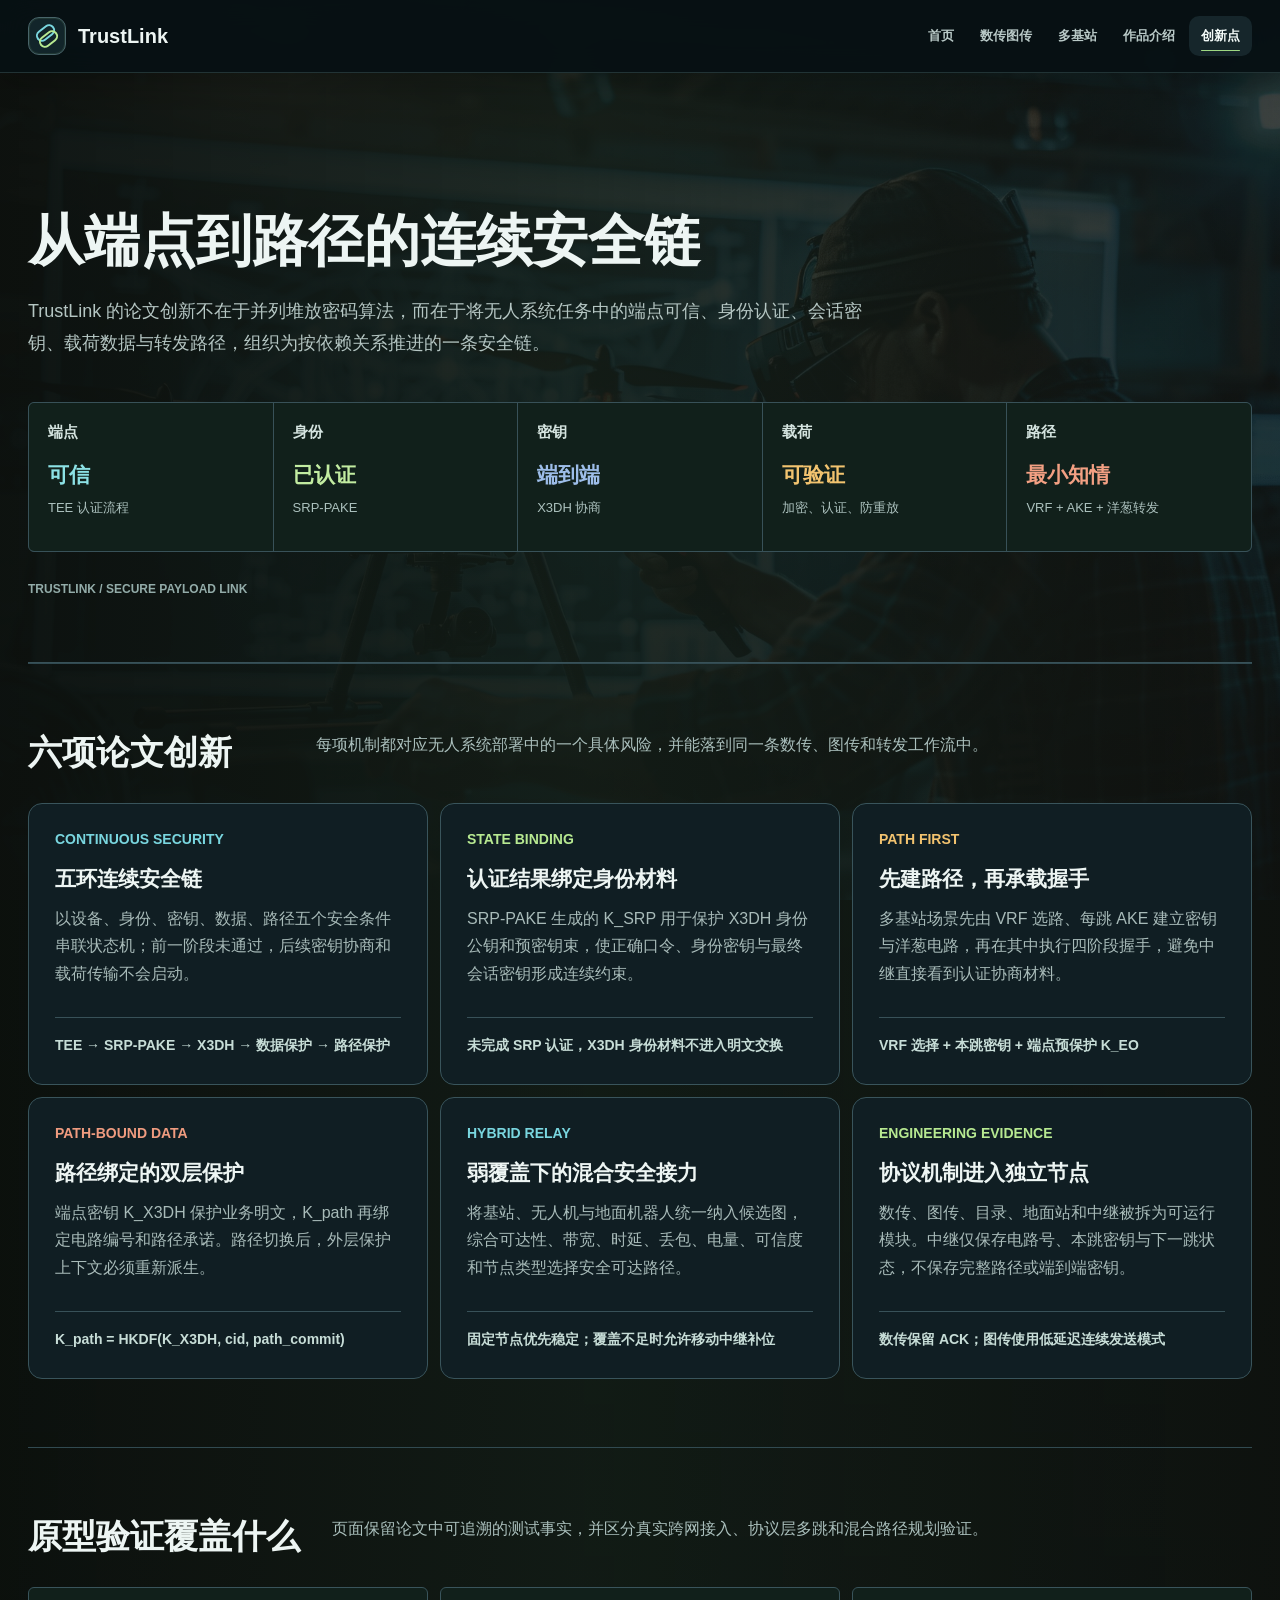
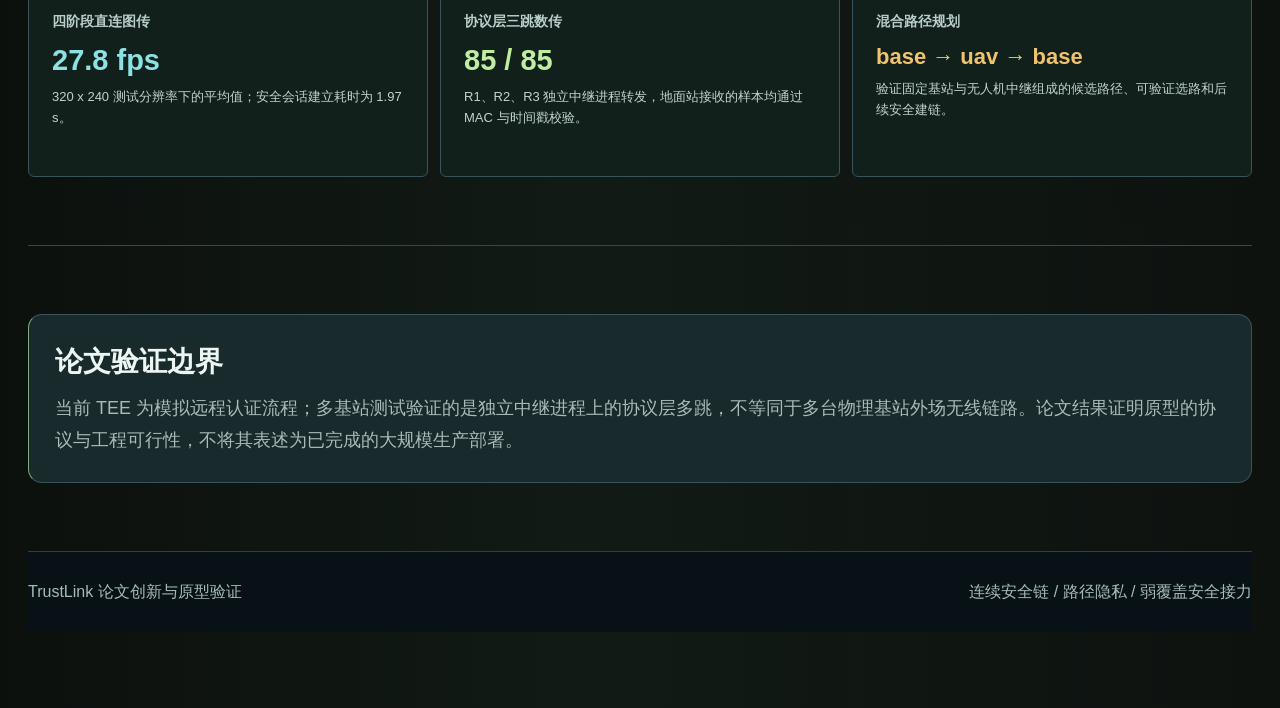
==== pages/innovation.html @ 66b293ee "UPLOAD front" ====
<!DOCTYPE html>
<html lang="zh-CN">
  <head>
    <meta charset="UTF-8" />
    <meta name="viewport" content="width=device-width, initial-scale=1.0" />
    <title>创新点介绍 | TrustLink</title>
    <meta
      name="description"
      content="TrustLink 论文创新：连续安全链、路径隐私、路径绑定与弱覆盖安全转发"
    />
    <style>
      :root {
        --bg: #07111f;
        --panel: rgba(8, 24, 43, 0.86);
        --panel-soft: rgba(12, 33, 56, 0.72);
        --line: rgba(145, 205, 255, 0.22);
        --text: #eef7ff;
        --muted: #aac0d6;
        --cyan: #38d5ff;
        --green: #7ef7c2;
        --amber: #f7c35f;
      }

      * {
        box-sizing: border-box;
      }

      body {
        margin: 0;
        color: var(--text);
        background:
          linear-gradient(90deg, rgba(4, 11, 24, 0.72), rgba(5, 21, 38, 0.56)),
          linear-gradient(180deg, rgba(7, 17, 31, 0.08) 0%, rgba(7, 17, 31, 0.5) 100%),
          url("../assets/images/UAV.jpg") center / cover fixed no-repeat,
          var(--bg);
        font-family: "Segoe UI", "Microsoft YaHei", Arial, sans-serif;
      }

      a {
        color: inherit;
        text-decoration: none;
      }

      .nav {
        position: fixed;
        z-index: 20;
        inset: 0 0 auto;
        border-bottom: 1px solid rgba(255, 255, 255, 0.08);
        background: rgba(5, 14, 27, 0.8);
        backdrop-filter: blur(18px);
      }

      .nav-inner {
        width: min(1180px, calc(100% - 40px));
        min-height: 72px;
        margin: 0 auto;
        display: flex;
        align-items: center;
        justify-content: space-between;
        gap: 24px;
      }

      .brand {
        display: flex;
        align-items: center;
        gap: 12px;
        font-size: 22px;
        font-weight: 850;
      }

      .brand-mark {
        width: 34px;
        height: 34px;
        border-radius: 8px;
        border: 1px solid rgba(56, 213, 255, 0.5);
        background: linear-gradient(135deg, rgba(56, 213, 255, 0.2), rgba(126, 247, 194, 0.14));
        box-shadow: 0 0 24px rgba(56, 213, 255, 0.25);
      }

      .nav-links {
        display: flex;
        align-items: center;
        justify-content: flex-end;
        gap: 8px;
        flex-wrap: wrap;
      }

      .nav-links a,
      .nav-dropdown summary {
        padding: 9px 12px;
        border-radius: 8px;
        color: rgba(238, 247, 255, 0.8);
        font-size: 14px;
      }

      .nav-links a:hover,
      .nav-links .active,
      .nav-dropdown summary:hover,
      .nav-dropdown[open] summary {
        color: #fff;
        background: rgba(255, 255, 255, 0.08);
      }

      .nav-dropdown {
        position: relative;
      }

      .nav-dropdown summary {
        display: block;
        cursor: pointer;
        list-style: none;
      }

      .nav-dropdown summary::-webkit-details-marker {
        display: none;
      }

      .nav-menu {
        position: absolute;
        z-index: 30;
        top: calc(100% + 10px);
        left: 0;
        min-width: 150px;
        padding: 8px;
        border: 1px solid var(--line);
        border-radius: 8px;
        background: rgba(5, 14, 27, 0.96);
        box-shadow: 0 18px 46px rgba(0, 0, 0, 0.32);
      }

      .nav-menu a {
        display: block;
        white-space: nowrap;
      }

      .page {
        width: min(1180px, calc(100% - 40px));
        margin: 0 auto;
        padding: 118px 0 64px;
      }

      .hero {
        max-width: 900px;
        padding: 42px 0 34px;
      }

      .eyebrow {
        display: inline-flex;
        align-items: center;
        gap: 10px;
        padding: 8px 13px;
        border: 1px solid var(--line);
        border-radius: 999px;
        background: rgba(255, 255, 255, 0.05);
        color: #dff4ff;
        font-size: 14px;
        font-weight: 850;
      }

      .eyebrow::before {
        content: "";
        width: 8px;
        height: 8px;
        border-radius: 50%;
        background: var(--green);
        box-shadow: 0 0 18px rgba(126, 247, 194, 0.75);
      }

      h1 {
        margin: 22px 0 0;
        font-size: clamp(42px, 6vw, 72px);
        line-height: 1.04;
      }

      .lead {
        margin: 22px 0 0;
        color: var(--muted);
        font-size: 20px;
        line-height: 1.75;
      }

      .summary {
        display: grid;
        grid-template-columns: repeat(4, 1fr);
        gap: 14px;
        margin: 32px 0 44px;
      }

      .summary-item,
      .card,
      .compare,
      .formula,
      .highlight {
        border: 1px solid var(--line);
        border-radius: 8px;
        background: var(--panel);
        box-shadow: 0 22px 70px rgba(0, 0, 0, 0.24);
      }

      .summary-item {
        padding: 18px;
      }

      .summary-item b {
        display: block;
        color: var(--cyan);
        font-size: 28px;
      }

      .summary-item span {
        display: block;
        margin-top: 8px;
        color: var(--muted);
        line-height: 1.55;
      }

      .section {
        padding: 42px 0;
      }

      .section-head {
        display: flex;
        justify-content: space-between;
        align-items: flex-end;
        gap: 28px;
        margin-bottom: 22px;
      }

      .section-head h2 {
        margin: 0;
        font-size: clamp(30px, 4vw, 44px);
        line-height: 1.12;
      }

      .section-head p {
        max-width: 460px;
        margin: 0;
        color: var(--muted);
        line-height: 1.65;
      }

      .innovation-grid {
        display: grid;
        grid-template-columns: repeat(2, 1fr);
        gap: 18px;
      }

      .card {
        padding: 24px;
      }

      .card-top {
        display: flex;
        align-items: center;
        justify-content: space-between;
        gap: 16px;
      }

      .num {
        width: 48px;
        height: 48px;
        border-radius: 8px;
        display: grid;
        place-items: center;
        color: #03101f;
        font-weight: 950;
        background: linear-gradient(135deg, var(--cyan), var(--green));
      }

      .tag {
        color: var(--amber);
        font-size: 13px;
        font-weight: 900;
      }

      .card h3 {
        margin: 18px 0 10px;
        font-size: 24px;
      }

      .card p,
      .card li,
      .compare td {
        color: var(--muted);
        line-height: 1.7;
      }

      .card ul {
        margin: 14px 0 0;
        padding-left: 18px;
      }

      .formula {
        margin-top: 16px;
        padding: 14px 16px;
        color: #def8ff;
        font-family: Consolas, "Courier New", monospace;
        overflow-x: auto;
        line-height: 1.65;
        background: rgba(2, 12, 24, 0.68);
      }

      .highlight {
        padding: 26px;
        background: linear-gradient(135deg, rgba(56, 213, 255, 0.13), rgba(126, 247, 194, 0.08));
      }

      .highlight h3 {
        margin: 0 0 10px;
        font-size: 28px;
      }

      .highlight p {
        margin: 0;
        color: var(--muted);
        font-size: 18px;
        line-height: 1.75;
      }

      .compare {
        overflow: hidden;
      }

      table {
        width: 100%;
        border-collapse: collapse;
      }

      th,
      td {
        padding: 15px 16px;
        border-bottom: 1px solid rgba(145, 205, 255, 0.16);
        text-align: left;
      }

      th {
        background: rgba(56, 213, 255, 0.12);
      }

      .yes {
        color: var(--green);
        font-weight: 900;
      }

      .limited {
        color: var(--amber);
        font-weight: 900;
      }

      .footer {
        padding: 28px 0;
        border-top: 1px solid var(--line);
        color: var(--muted);
        display: flex;
        justify-content: space-between;
        gap: 20px;
      }

      @media (max-width: 960px) {
        .nav-inner {
          align-items: flex-start;
          flex-direction: column;
          padding: 16px 0;
        }

        .nav-links {
          justify-content: flex-start;
        }

        .summary,
        .innovation-grid {
          grid-template-columns: 1fr;
        }

        .section-head {
          align-items: flex-start;
          flex-direction: column;
        }
      }

      @media (max-width: 640px) {
        .page {
          width: min(100% - 28px, 1180px);
        }

        .footer {
          flex-direction: column;
        }
      }
    </style>
    <link rel="stylesheet" href="../assets/styles/theme.css" />
  </head>
  <body class="editorial-page innovation-page">
    <header class="nav">
      <div class="nav-inner">
        <a class="brand" href="../index.html">
          <span class="brand-mark"></span>
          <span>TrustLink</span>
        </a>
        <nav class="nav-links" aria-label="主导航">
          <a href="../index.html">首页</a>
          <a href="data-video.html">数传图传</a>
          <details class="nav-dropdown">
            <summary>多基站</summary>
            <div class="nav-menu">
              <a href="multi-station.html?mode=simulation">多基站模拟</a>
              <a href="multi-station.html?mode=real">多基站测试</a>
              <a href="multi-station.html?mode=hybrid">混合多基站</a>
            </div>
          </details>
          <a href="project.html">作品介绍</a>
          <a class="active" href="innovation.html">创新点</a>
        </nav>
      </div>
    </header>

    <main class="page">
      <section class="hero innovation-hero">
        <h1>从端点到路径的连续安全链</h1>
        <p class="lead">
          TrustLink 的论文创新不在于并列堆放密码算法，而在于将无人系统任务中的端点可信、身份认证、会话密钥、载荷数据与转发路径，组织为按依赖关系推进的一条安全链。
        </p>
        <div class="innovation-flow" aria-label="TrustLink 连续安全链">
          <div class="flow-step"><span>端点</span><b>可信</b><small>TEE 认证流程</small></div>
          <div class="flow-step"><span>身份</span><b>已认证</b><small>SRP-PAKE</small></div>
          <div class="flow-step"><span>密钥</span><b>端到端</b><small>X3DH 协商</small></div>
          <div class="flow-step"><span>载荷</span><b>可验证</b><small>加密、认证、防重放</small></div>
          <div class="flow-step"><span>路径</span><b>最小知情</b><small>VRF + AKE + 洋葱转发</small></div>
        </div>
      </section>

      <section class="section innovation-section">
        <div class="section-head">
          <h2>六项论文创新</h2>
          <p>每项机制都对应无人系统部署中的一个具体风险，并能落到同一条数传、图传和转发工作流中。</p>
        </div>

        <div class="innovation-grid innovation-grid-dense">
          <article class="card innovation-card">
            <div class="tag">CONTINUOUS SECURITY</div>
            <h3>五环连续安全链</h3>
            <p>以设备、身份、密钥、数据、路径五个安全条件串联状态机；前一阶段未通过，后续密钥协商和载荷传输不会启动。</p>
            <div class="innovation-proof">TEE → SRP-PAKE → X3DH → 数据保护 → 路径保护</div>
          </article>

          <article class="card innovation-card">
            <div class="tag">STATE BINDING</div>
            <h3>认证结果绑定身份材料</h3>
            <p>SRP-PAKE 生成的 K_SRP 用于保护 X3DH 身份公钥和预密钥束，使正确口令、身份密钥与最终会话密钥形成连续约束。</p>
            <div class="innovation-proof">未完成 SRP 认证，X3DH 身份材料不进入明文交换</div>
          </article>

          <article class="card innovation-card">
            <div class="tag">PATH FIRST</div>
            <h3>先建路径，再承载握手</h3>
            <p>多基站场景先由 VRF 选路、每跳 AKE 建立密钥与洋葱电路，再在其中执行四阶段握手，避免中继直接看到认证协商材料。</p>
            <div class="innovation-proof">VRF 选择 + 本跳密钥 + 端点预保护 K_EO</div>
          </article>

          <article class="card innovation-card">
            <div class="tag">PATH-BOUND DATA</div>
            <h3>路径绑定的双层保护</h3>
            <p>端点密钥 K_X3DH 保护业务明文，K_path 再绑定电路编号和路径承诺。路径切换后，外层保护上下文必须重新派生。</p>
            <div class="innovation-proof">K_path = HKDF(K_X3DH, cid, path_commit)</div>
          </article>

          <article class="card innovation-card">
            <div class="tag">HYBRID RELAY</div>
            <h3>弱覆盖下的混合安全接力</h3>
            <p>将基站、无人机与地面机器人统一纳入候选图，综合可达性、带宽、时延、丢包、电量、可信度和节点类型选择安全可达路径。</p>
            <div class="innovation-proof">固定节点优先稳定；覆盖不足时允许移动中继补位</div>
          </article>

          <article class="card innovation-card">
            <div class="tag">ENGINEERING EVIDENCE</div>
            <h3>协议机制进入独立节点</h3>
            <p>数传、图传、目录、地面站和中继被拆为可运行模块。中继仅保存电路号、本跳密钥与下一跳状态，不保存完整路径或端到端密钥。</p>
            <div class="innovation-proof">数传保留 ACK；图传使用低延迟连续发送模式</div>
          </article>
        </div>
      </section>

      <section class="section innovation-section">
        <div class="section-head">
          <h2>原型验证覆盖什么</h2>
          <p>页面保留论文中可追溯的测试事实，并区分真实跨网接入、协议层多跳和混合路径规划验证。</p>
        </div>

        <div class="evidence-grid">
          <article class="evidence-card">
            <span>四阶段直连图传</span>
            <b>27.8 fps</b>
            <p>320 x 240 测试分辨率下的平均值；安全会话建立耗时为 1.97 s。</p>
          </article>
          <article class="evidence-card">
            <span>协议层三跳数传</span>
            <b>85 / 85</b>
            <p>R1、R2、R3 独立中继进程转发，地面站接收的样本均通过 MAC 与时间戳校验。</p>
          </article>
          <article class="evidence-card">
            <span>混合路径规划</span>
            <b>base → uav → base</b>
            <p>验证固定基站与无人机中继组成的候选路径、可验证选路和后续安全建链。</p>
          </article>
        </div>
      </section>

      <section class="section innovation-section innovation-boundary">
        <div class="highlight">
          <h3>论文验证边界</h3>
          <p>当前 TEE 为模拟远程认证流程；多基站测试验证的是独立中继进程上的协议层多跳，不等同于多台物理基站外场无线链路。论文结果证明原型的协议与工程可行性，不将其表述为已完成的大规模生产部署。</p>
        </div>
      </section>

      <footer class="footer">
        <div>TrustLink 论文创新与原型验证</div>
        <div>连续安全链 / 路径隐私 / 弱覆盖安全接力</div>
      </footer>
    </main>
  </body>
</html>
---- assets/styles/theme.css ----
:root {
  color-scheme: dark;
  --bg: #101411;
  --bg-deep: #0d110f;
  --bg-navy: #151a17;
  --navy: #151a17;
  --panel: #171d19;
  --panel-soft: #1b221e;
  --panel-strong: #121714;
  --line: #354039;
  --text: #f2f5f2;
  --muted: #aab4ad;
  --cyan: #4ad6b0;
  --cyan-soft: rgba(74, 214, 176, 0.12);
  --green: #78d6a8;
  --amber: #e5b957;
  --red: #f1777d;
  --danger: #f1777d;
  --shadow: 0 16px 42px rgba(0, 0, 0, 0.22);
}

* {
  scrollbar-color: #526158 #151a17;
  scrollbar-width: thin;
}

html {
  background: var(--bg);
}

body {
  color: var(--text);
  background: var(--bg);
  font-family: "HarmonyOS Sans SC", "Microsoft YaHei UI", "Segoe UI", Arial, sans-serif;
  line-height: 1.5;
  text-rendering: optimizeLegibility;
  -webkit-font-smoothing: antialiased;
}

button,
input,
select,
textarea {
  font: inherit;
}

a,
button,
summary {
  outline: none;
}

a:focus-visible,
button:focus-visible,
summary:focus-visible {
  box-shadow: 0 0 0 3px rgba(74, 214, 176, 0.28) !important;
}

::selection {
  color: #08100c;
  background: #79dfbd;
}

/* Shared navigation */
.nav {
  border-bottom: 1px solid rgba(184, 202, 191, 0.16);
  background: rgba(13, 17, 15, 0.92);
  box-shadow: 0 8px 28px rgba(0, 0, 0, 0.14);
  backdrop-filter: blur(14px) saturate(120%);
}

.nav-inner {
  width: min(1320px, calc(100% - 48px));
  min-height: 68px;
  height: 68px;
}

.brand {
  gap: 10px;
  font-size: 20px;
  font-weight: 760;
}

.brand-mark {
  position: relative;
  width: 32px;
  height: 32px;
  flex: 0 0 32px;
  border: 1px solid #607068;
  border-radius: 6px;
  background: #1c2420;
  box-shadow: none;
}

.brand-mark::before {
  content: "TL";
  position: absolute;
  inset: 0;
  width: auto;
  height: auto;
  border: 0;
  display: grid;
  place-items: center;
  color: var(--cyan);
  font-size: 10px;
  font-weight: 850;
  line-height: 1;
  transform: none;
}

.brand-name {
  font-size: 20px;
  font-weight: 760;
}

.nav-links {
  gap: 2px;
}

.nav-links a,
.nav-dropdown summary {
  position: relative;
  padding: 9px 12px;
  border-radius: 6px;
  color: #b9c2bc;
  font-size: 13px;
  font-weight: 620;
  transition: color 160ms ease, background 160ms ease;
}

.nav-links a:hover,
.nav-links .active,
.nav-dropdown summary:hover,
.nav-dropdown[open] summary {
  color: #f7faf7;
  background: #202722;
  transform: none;
}

.nav-links .active::after,
.nav-dropdown summary.active::after {
  content: "";
  position: absolute;
  right: 11px;
  bottom: 5px;
  left: 11px;
  height: 2px;
  border-radius: 2px;
  background: var(--cyan);
}

.nav-menu {
  top: calc(100% + 8px);
  min-width: 164px;
  border: 1px solid #3c4841;
  border-radius: 6px;
  background: #151b18;
  box-shadow: 0 18px 42px rgba(0, 0, 0, 0.36);
}

.nav-menu a {
  padding: 9px 10px;
}

.nav-action {
  border: 1px solid #427a67;
  background: #17392e;
  color: #dff8ee;
  box-shadow: none;
}

/* Home */
.home-page .page {
  background:
    linear-gradient(90deg, rgba(10, 14, 12, 0.95) 0%, rgba(13, 18, 15, 0.83) 45%, rgba(13, 17, 15, 0.52) 100%),
    linear-gradient(180deg, rgba(13, 17, 15, 0.12) 0%, #0d110f 75%),
    url("../images/UAV.jpg") center 28% / cover no-repeat fixed;
}

.home-page .hero {
  width: min(1320px, calc(100% - 48px));
  min-height: min(760px, calc(100vh - 34px));
  padding: 112px 0 52px;
  grid-template-columns: minmax(0, 1.14fr) minmax(380px, 0.86fr);
  gap: 56px;
}

.home-page .eyebrow,
.editorial-page .eyebrow,
.console-page .eyebrow {
  min-height: 28px;
  padding: 0 0 0 12px;
  border: 0;
  border-left: 0;
  border-radius: 0;
  background: transparent;
  color: #c7d1cb;
  font-size: 12px;
  font-weight: 720;
  text-transform: uppercase;
}

.home-page .eyebrow-dot,
.editorial-page .eyebrow::before,
.console-page .eyebrow::before {
  display: none;
}

.home-page h1 {
  max-width: 760px;
  font-size: 68px;
  line-height: 1.04;
  font-weight: 790;
}

.home-page .hero-copy {
  max-width: 650px;
  margin-top: 20px;
  color: #c1cbc4;
  font-size: 18px;
  line-height: 1.72;
}

.home-page .hero-actions {
  margin-top: 28px;
}

.btn,
.connect-button,
.console-page button {
  border-radius: 6px;
  font-weight: 720;
  transition: background 160ms ease, border-color 160ms ease, color 160ms ease, transform 160ms ease;
}

.btn:hover,
.connect-button:hover,
.console-page button:hover:not(:disabled) {
  transform: translateY(-1px);
}

.btn-primary,
.connect-button,
.console-page button:not(.secondary),
.console-page .btn:not(.secondary) {
  border-color: #4bd0a9;
  background: #53d3ae;
  color: #08110d;
  box-shadow: none;
}

.btn-primary:hover,
.connect-button:hover,
.console-page button:not(.secondary):hover,
.console-page .btn:not(.secondary):hover {
  background: #73dfbe;
}

.btn-secondary,
.console-page button.secondary,
.console-page .btn.secondary {
  border: 1px solid #4a574f;
  background: #1b211d;
  color: #edf2ee;
  box-shadow: none;
}

.home-page .hero-meta {
  margin-top: 34px;
  border-top-color: #465149;
  border-bottom-color: #465149;
}

.home-page .meta-value {
  color: var(--cyan);
}

.home-page .mission-panel {
  border: 1px solid #4a564f;
  border-radius: 8px;
  background: rgba(20, 27, 23, 0.9);
  box-shadow: 0 24px 60px rgba(0, 0, 0, 0.28);
}

.home-page .panel-head,
.home-page .panel-stats,
.home-page .panel-stat {
  border-color: #38423c;
}

.home-page .status {
  border-color: #3e725f;
  background: #18382e;
  color: #bcebd9;
  box-shadow: none;
}

.home-page .route-line {
  background: linear-gradient(90deg, transparent, #4b8c74, #c89d47, transparent);
  box-shadow: none;
}

.home-page .node {
  border-color: transparent;
  background: transparent;
}

.home-page .node-icon {
  border-color: #557266;
  background: #202a25;
  color: #d8e8df;
  box-shadow: none;
}

.home-page .panel-stat b {
  color: var(--cyan);
}

.home-page .section {
  width: min(1320px, calc(100% - 48px));
  padding: 64px 0;
}

.home-page .section-title h2 {
  font-size: 38px;
}

.home-page .feature-card,
.home-page .connect-box,
.home-page .preview-box {
  border-color: #354039;
  background: #171d19;
  box-shadow: none;
}

.home-page .feature-card {
  min-height: 210px;
  padding: 22px;
}

.home-page .feature-kicker {
  color: var(--cyan);
}

.home-page .control {
  border-color: #354039;
  background: #121714;
}

.home-page .preview-screen {
  background: #101512;
}

.home-page .preview-screen .video-placeholder {
  border-color: #3e4b44;
  background: #141a17;
  color: #e6eee9;
}

.home-page .footer {
  border-color: #303a34;
  background: #0d110f;
}

/* Editorial pages */
.editorial-page {
  background: #101411;
}

.editorial-page .page {
  width: min(1160px, calc(100% - 48px));
  padding: 108px 0 56px;
}

.editorial-page .hero {
  min-height: auto;
  padding: 52px 0 44px;
}

.editorial-page h1 {
  margin-top: 18px;
  font-size: 52px;
  line-height: 1.08;
  font-weight: 780;
}

.editorial-page .lead {
  max-width: 800px;
  margin-top: 18px;
  color: #b7c1ba;
  font-size: 17px;
  line-height: 1.8;
}

.editorial-page .hero-actions {
  margin-top: 26px;
}

.editorial-page .section {
  padding: 48px 0;
  border-top: 1px solid #303a34;
}

.editorial-page .section-head {
  align-items: flex-start;
  margin-bottom: 24px;
}

.editorial-page .section-head h2 {
  font-size: 34px;
  line-height: 1.16;
}

.editorial-page .section-head p {
  color: var(--muted);
}

.editorial-page .summary {
  margin: 12px 0 52px;
}

.editorial-page .summary-item,
.editorial-page .card,
.editorial-page .compare,
.editorial-page .image-panel,
.editorial-page .formula,
.editorial-page .highlight {
  border-color: #354039;
  background: #171d19;
  box-shadow: none;
}

.editorial-page .summary-item {
  padding: 18px;
}

.editorial-page .summary-item b,
.editorial-page .metric b,
.editorial-page .card .tag {
  color: var(--cyan);
}

.editorial-page .hero-panel {
  padding: 0 0 0 28px;
  border: 0;
  border-left: 1px solid #3a453e;
  background: transparent;
  box-shadow: none;
}

.editorial-page .metric {
  min-height: 118px;
  border-color: #354039;
  background: #171d19;
}

.editorial-page .card {
  padding: 22px;
}

.editorial-page .card h3 {
  font-size: 21px;
}

.editorial-page .num,
.editorial-page .step-no {
  border: 1px solid #446d5d;
  background: #1e3c31;
  color: #bcebd9;
}

.editorial-page .tag {
  color: var(--amber);
}

.editorial-page .formula {
  border-color: #313b35;
  background: #111613;
  color: #c9ded3;
}

.editorial-page .step {
  border-color: #354039;
  background: #171d19;
}

.editorial-page .highlight {
  border-left: 0;
  background: #19211d;
}

.editorial-page th,
.editorial-page .table th {
  background: #202923;
}

.editorial-page th,
.editorial-page td,
.editorial-page .table th,
.editorial-page .table td {
  border-color: #354039;
}

.editorial-page .image-caption {
  border-color: #354039;
  background: #141916;
}

.editorial-page .footer {
  border-color: #303a34;
}

/* Monitoring consoles */
.console-page {
  background: #101411;
}

.console-page .page {
  width: min(1360px, calc(100% - 48px));
  padding: 96px 0 48px;
}

.console-page .topbar,
.console-page .hero {
  align-items: flex-start;
  margin-bottom: 18px;
  padding: 0;
}

.console-page .topbar {
  padding-top: 10px;
}

.console-page h1 {
  margin-top: 10px;
  font-size: 38px;
  line-height: 1.14;
  font-weight: 760;
}

.console-page .lead {
  max-width: 820px;
  margin-top: 10px;
  color: #aeb8b1;
  font-size: 14px;
  line-height: 1.7;
}

.console-page .actions,
.console-page .toolbar {
  gap: 8px;
}

.console-page .actions {
  min-width: 380px;
}

.console-page button,
.console-page .btn {
  min-height: 40px;
  padding: 0 15px;
  border-radius: 6px;
  font-size: 13px;
  font-weight: 720;
  box-shadow: none;
}

.console-page button:disabled,
.console-page .btn:disabled {
  cursor: not-allowed;
  opacity: 0.5;
}

.console-page .status-strip {
  gap: 10px;
  margin: 16px 0;
}

.console-page .status-item,
.console-page .panel,
.console-page .metric,
.console-page .video-shell,
.console-page .stat-card,
.console-page .footer-item {
  border-color: #354039;
  border-radius: 6px;
  background: #171d19;
  box-shadow: none;
}

.console-page .status-item {
  min-height: 84px;
  padding: 14px 16px;
}

.console-page .status-label,
.console-page .metric span,
.console-page .stat-card span,
.console-page .footer-item span {
  color: #98a39c;
  font-size: 12px;
}

.console-page .status-value {
  margin-top: 6px;
  font-size: 18px;
  font-weight: 740;
}

.console-page .main-grid,
.console-page .grid {
  gap: 14px;
}

.console-page .panel {
  padding: 0;
  overflow: hidden;
}

.console-page .panel-head {
  margin: 0;
  padding: 16px 18px 14px;
  border-bottom: 1px solid #303a34;
}

.console-page .panel-title {
  font-size: 18px;
  font-weight: 730;
}

.console-page .panel-desc {
  margin-top: 5px;
  color: #99a49d;
  font-size: 12px;
  line-height: 1.55;
}

.console-page .pill {
  min-height: 26px;
  padding: 0 9px;
  border-color: #396c59;
  border-radius: 999px;
  background: #173229;
  color: #a8e4cf;
  font-size: 10px;
  font-weight: 760;
}

.console-page .telemetry-grid {
  grid-template-columns: repeat(6, minmax(0, 1fr));
  gap: 8px;
  padding: 14px;
}

.console-page .metric {
  min-height: 84px;
  padding: 12px;
  background: #121714;
}

.console-page .metric b {
  margin-top: 6px;
  color: #f1f5f2;
  font-size: 18px;
  font-weight: 720;
  font-variant-numeric: tabular-nums;
}

.console-page .metric small {
  margin-top: 4px;
  color: #7f8b84;
  font-size: 10px;
}

.console-page .view-switch {
  gap: 4px;
  margin-top: 8px;
  padding: 3px;
  border: 1px solid #354039;
  border-radius: 6px;
  background: #101411;
}

.console-page .view-switch button {
  min-height: 30px;
  padding: 0 10px;
  border: 0;
  background: transparent;
  color: #aeb8b1;
}

.console-page .view-switch button.active {
  background: #2b5c4b;
  color: #effaf5;
}

.console-page .video-grid,
.console-page .video-area {
  gap: 12px;
  padding: 14px;
}

.console-page .video-shell {
  min-height: 0;
  max-height: none;
  aspect-ratio: 16 / 9;
  background-color: #080b09;
  background-image: none;
}

.console-page .reticle {
  width: min(270px, 58%);
  border-color: #52655b;
  box-shadow: none;
}

.console-page .reticle::before {
  color: #cbd5cf;
  font-size: 12px;
  font-weight: 720;
}

.console-page .video-note {
  color: #8f9b94;
  font-size: 13px;
}

.console-page .overlay-chip,
.console-page .video-card-label,
.console-page .snow-label {
  border-color: rgba(220, 232, 225, 0.16);
  border-radius: 4px;
  background: rgba(10, 13, 11, 0.8);
  color: #eef3ef;
  font-size: 10px;
  font-weight: 720;
}

.console-page .video-stats {
  gap: 8px;
}

.console-page .stat-card {
  padding: 12px 14px;
  background: #121714;
}

.console-page .stat-card b {
  margin-top: 5px;
  font-size: 20px;
  font-variant-numeric: tabular-nums;
}

.console-page .video-cards {
  gap: 8px;
}

.console-page .video-card {
  min-height: 0;
  aspect-ratio: 16 / 9;
  border-color: #354039;
  border-radius: 6px;
  background-color: #111613;
  background-image:
    linear-gradient(rgba(151, 174, 161, 0.05) 1px, transparent 1px),
    linear-gradient(90deg, rgba(151, 174, 161, 0.05) 1px, transparent 1px);
  background-size: 24px 24px;
}

.console-page .video-card.active {
  outline: 2px solid #59cda7;
  outline-offset: -2px;
  box-shadow: none;
}

.console-page .footer-strip {
  gap: 8px;
  margin-top: 12px;
}

.console-page .footer-item {
  padding: 12px 14px;
}

.console-page .footer-item b {
  margin-top: 5px;
  font-size: 16px;
}

.console-page .log-list {
  gap: 6px;
  margin-top: 12px;
}

.console-page .log-item {
  padding: 9px 11px;
  border: 1px solid #2e3732;
  border-radius: 5px;
  background: #141916;
  color: #919d96;
  font-size: 11px;
}

@media (max-width: 1100px) {
  .home-page h1 {
    font-size: 58px;
  }

  .console-page .telemetry-grid {
    grid-template-columns: repeat(4, minmax(0, 1fr));
  }
}

@media (max-width: 900px) {
  .nav {
    position: sticky;
  }

  .nav-inner {
    width: min(100% - 28px, 1320px);
    min-height: auto;
    height: auto;
    padding: 10px 0 8px;
    align-items: flex-start;
    flex-direction: column;
    gap: 8px;
  }

  .brand {
    min-height: 32px;
  }

  .nav-links {
    width: 100%;
    justify-content: flex-start;
    flex-wrap: nowrap;
    gap: 2px;
    padding-bottom: 2px;
    overflow-x: auto;
    overscroll-behavior-x: contain;
  }

  .nav-links > a,
  .nav-dropdown summary {
    white-space: nowrap;
  }

  .nav-dropdown {
    position: static;
  }

  .nav-dropdown .nav-menu {
    position: fixed;
    top: 98px;
    left: 14px;
  }

  .home-page .hero,
  .home-page .demo-band,
  .editorial-page .hero {
    grid-template-columns: 1fr;
  }

  .home-page .hero {
    min-height: auto;
    padding-top: 72px;
  }

  .home-page .mission-panel {
    max-width: 680px;
  }

  .home-page .feature-grid {
    grid-template-columns: repeat(2, minmax(0, 1fr));
  }

  .editorial-page .page,
  .console-page .page {
    padding-top: 32px;
  }

  .editorial-page .hero {
    gap: 28px;
  }

  .editorial-page .hero-panel {
    max-width: 620px;
    padding: 24px 0 0;
    border-top: 1px solid #3a453e;
    border-left: 0;
  }

  .console-page .topbar {
    flex-direction: column;
  }

  .console-page .actions {
    width: 100%;
    min-width: 0;
    justify-content: flex-start;
  }

  .console-page .telemetry-grid {
    grid-template-columns: repeat(3, minmax(0, 1fr));
  }
}

@media (max-width: 640px) {
  .nav-links {
    display: grid;
    grid-template-columns: repeat(5, minmax(0, 1fr));
    gap: 0;
    padding-bottom: 0;
    overflow: visible;
  }

  .nav-links a,
  .nav-dropdown summary {
    min-width: 0;
    padding: 8px 3px;
    overflow: hidden;
    font-size: 11px;
    text-align: center;
    text-overflow: clip;
  }

  .nav-dropdown .nav-menu {
    top: 96px;
  }

  .home-page .page {
    background-attachment: scroll;
    background-position: 62% top;
  }

  .home-page .hero,
  .home-page .section,
  .home-page .footer-inner,
  .editorial-page .page,
  .console-page .page {
    width: min(100% - 28px, 1320px);
  }

  .home-page .hero {
    padding-top: 52px;
    padding-bottom: 24px;
    gap: 34px;
  }

  .home-page h1 {
    font-size: 44px;
    line-height: 1.08;
  }

  .home-page .hero-copy {
    font-size: 16px;
  }

  .home-page .feature-grid,
  .home-page .panel-stats,
  .home-page .control-row,
  .editorial-page .summary,
  .editorial-page .innovation-grid,
  .editorial-page .grid-2,
  .editorial-page .grid-3 {
    grid-template-columns: 1fr;
  }

  .home-page .hero-meta {
    grid-template-columns: repeat(3, minmax(0, 1fr));
  }

  .home-page .meta-item {
    padding: 14px 8px;
  }

  .home-page .mission-panel {
    display: none;
  }

  .home-page .nodes {
    grid-template-columns: repeat(5, minmax(72px, 1fr));
    overflow-x: auto;
  }

  .home-page .route-map {
    min-height: 230px;
    padding-right: 0;
    padding-left: 0;
  }

  .home-page .route-line {
    display: none;
  }

  .home-page .section-title,
  .editorial-page .section-head {
    align-items: flex-start;
    flex-direction: column;
    gap: 12px;
  }

  .home-page .section-title h2,
  .editorial-page .section-head h2 {
    font-size: 30px;
  }

  .editorial-page h1 {
    font-size: 40px;
  }

  .editorial-page .hero {
    padding: 28px 0 36px;
  }

  .editorial-page .section {
    padding: 38px 0;
  }

  .editorial-page .metric-grid {
    grid-template-columns: repeat(2, minmax(0, 1fr));
  }

  .editorial-page .step {
    grid-template-columns: 52px minmax(0, 1fr);
    gap: 12px;
    padding: 16px;
  }

  .editorial-page .step-no {
    width: 44px;
    height: 44px;
  }

  .editorial-page .compare,
  .editorial-page .card {
    overflow-x: auto;
  }

  .console-page h1 {
    font-size: 30px;
  }

  .console-page .status-strip,
  .console-page .telemetry-grid,
  .console-page .video-cards,
  .console-page .footer-strip {
    grid-template-columns: repeat(2, minmax(0, 1fr));
  }

  .console-page .panel-head {
    align-items: flex-start;
    flex-direction: column;
    gap: 10px;
  }

  .console-page .panel-head > :last-child {
    align-self: stretch;
  }

  .console-page .view-switch {
    justify-content: flex-start;
  }

  .console-page .video-grid {
    grid-template-columns: 1fr;
  }

  .console-page .video-shell {
    width: 100%;
    min-height: 0;
  }

  .console-page .video-cards .video-card {
    min-height: 112px;
  }
}

@media (max-width: 420px) {
  .home-page h1 {
    font-size: 38px;
  }

  .editorial-page h1 {
    font-size: 34px;
  }

  .console-page .status-strip,
  .console-page .telemetry-grid,
  .console-page .footer-strip {
    grid-template-columns: 1fr;
  }

  .console-page .video-cards {
    grid-template-columns: 1fr;
  }
}

@media (prefers-reduced-motion: reduce) {
  *,
  *::before,
  *::after {
    scroll-behavior: auto !important;
    transition-duration: 0.01ms !important;
    animation-duration: 0.01ms !important;
    animation-iteration-count: 1 !important;
  }
}

/* Paper innovation page */
.innovation-page .innovation-hero {
  max-width: none;
}

.innovation-page .innovation-hero .lead {
  max-width: 860px;
}

.innovation-flow {
  display: grid;
  grid-template-columns: repeat(5, minmax(0, 1fr));
  gap: 1px;
  margin-top: 42px;
  border: 1px solid #385158;
  border-radius: 6px;
  overflow: hidden;
  background: #385158;
}

.flow-step {
  min-height: 148px;
  padding: 19px;
  background: #101e23;
}

.flow-step:nth-child(1),
.flow-step:nth-child(2),
.flow-step:nth-child(3),
.flow-step:nth-child(4),
.flow-step:nth-child(5) { background: #11201b; }

.flow-step span,
.flow-step small {
  display: block;
  color: #acc1be;
  font-size: 12px;
  line-height: 1.5;
}

.flow-step b {
  display: block;
  margin: 17px 0 8px;
  color: #eff8f5;
  font-size: 21px;
}

.flow-step:nth-child(1) b { color: #8ce1e5; }
.flow-step:nth-child(2) b { color: #c2eca1; }
.flow-step:nth-child(3) b { color: #9dbde9; }
.flow-step:nth-child(4) b { color: #f2c36f; }
.flow-step:nth-child(5) b { color: #f3a083; }

.innovation-page .innovation-section {
  padding-top: 60px;
  padding-bottom: 60px;
}

.innovation-page .innovation-grid-dense {
  grid-template-columns: repeat(3, minmax(0, 1fr));
  gap: 12px;
}

.innovation-page .innovation-card {
  min-height: 282px;
  display: flex;
  flex-direction: column;
}

.innovation-page .innovation-card .tag {
  margin-bottom: 16px;
}

.innovation-page .innovation-card h3 {
  margin: 0 0 12px;
  font-size: 21px;
  line-height: 1.35;
}

.innovation-page .innovation-card p {
  margin: 0;
}

.innovation-proof {
  margin-top: auto;
  padding-top: 16px;
  border-top: 1px solid #385158;
  color: #c7ddd7;
  font-size: 12px;
  line-height: 1.6;
}

.evidence-grid {
  display: grid;
  grid-template-columns: repeat(3, minmax(0, 1fr));
  gap: 12px;
}

.evidence-card {
  min-height: 190px;
  padding: 23px;
  border: 1px solid #39545b;
  border-radius: 6px;
  background: #101e23;
}

.evidence-card:nth-child(1),
.evidence-card:nth-child(2),
.evidence-card:nth-child(3) { background: #11201b; }

.evidence-card span {
  display: block;
  color: #b9cdca;
  font-size: 13px;
}

.evidence-card b {
  display: block;
  margin: 13px 0 9px;
  color: #eff8f5;
  font-size: 29px;
  line-height: 1.1;
}

.evidence-card:nth-child(1) b { color: #8ce1e5; }
.evidence-card:nth-child(2) b { color: #c2eca1; }
.evidence-card:nth-child(3) b { color: #f2c36f; font-size: 22px; }

.evidence-card p {
  margin: 0;
  color: #c2d2cf;
  font-size: 13px;
  line-height: 1.65;
}

.innovation-page .innovation-boundary {
  padding-top: 0;
}

.innovation-page .highlight {
  border-left: 1px solid #f2c36f;
  background: #201f19;
}

@media (max-width: 1040px) {
  .innovation-flow,
  .innovation-page .innovation-grid-dense {
    grid-template-columns: repeat(2, minmax(0, 1fr));
  }

  .innovation-flow .flow-step:last-child {
    grid-column: span 2;
  }
}

@media (max-width: 640px) {
  .innovation-flow,
  .innovation-page .innovation-grid-dense,
  .evidence-grid {
    grid-template-columns: 1fr;
  }

  .innovation-flow .flow-step:last-child {
    grid-column: auto;
  }

  .flow-step,
  .innovation-page .innovation-card,
  .evidence-card {
    min-height: 0;
  }

  .innovation-page .innovation-section {
    padding-top: 46px;
    padding-bottom: 46px;
  }
}

/* TrustLink mission-control visual system */
:root {
  --bg: #0a1115;
  --bg-deep: #071014;
  --bg-navy: #0c181d;
  --navy: #0c181d;
  --panel: #101b20;
  --panel-soft: #142228;
  --panel-strong: #0d171c;
  --line: #294049;
  --text: #edf5f3;
  --muted: #a8bbb9;
  --cyan: #69d5c3;
  --cyan-soft: rgba(105, 213, 195, 0.12);
  --green: #9ed882;
  --amber: #f0bd69;
  --red: #ef8488;
  --danger: #ef8488;
  --shadow: 0 18px 44px rgba(0, 0, 0, 0.28);
}

html {
  background: var(--bg-deep);
}

body {
  min-width: 320px;
  background: var(--bg);
  font-family: "HarmonyOS Sans SC", "Microsoft YaHei UI", "Segoe UI", Arial, sans-serif;
}

.nav {
  border-bottom-color: rgba(157, 211, 202, 0.18);
  background: rgba(7, 16, 20, 0.94);
  box-shadow: 0 10px 28px rgba(0, 0, 0, 0.2);
  backdrop-filter: blur(14px) saturate(105%);
}

.nav-inner {
  width: min(1380px, calc(100% - 56px));
  min-height: 72px;
  height: 72px;
}

.brand {
  gap: 12px;
  font-weight: 800;
}

.brand-mark {
  width: 34px;
  height: 34px;
  flex-basis: 34px;
  border-color: #49656a;
  border-radius: 5px;
  background: #12252a;
  box-shadow: inset 0 0 0 1px rgba(158, 216, 130, 0.1);
}

.brand-mark::before {
  color: var(--green);
  font-size: 10px;
  font-weight: 850;
}

.brand-name {
  font-size: 19px;
}

.nav-links a,
.nav-dropdown summary {
  padding: 10px 12px;
  border-radius: 4px;
  color: #b9c9c7;
  font-weight: 650;
}

.nav-links a:hover,
.nav-links .active,
.nav-dropdown summary:hover,
.nav-dropdown[open] summary {
  background: #16262b;
  color: #f4fbf9;
}

.nav-links .active::after,
.nav-dropdown summary.active::after {
  right: 12px;
  bottom: 5px;
  left: 12px;
  height: 1px;
  background: var(--green);
}

.nav-action {
  border-color: #719d79;
  background: #203b31;
  color: #e8f6e5;
}

.nav-menu {
  border-color: #38535a;
  border-radius: 5px;
  background: #0c171b;
  box-shadow: var(--shadow);
}

.home-page .page {
  position: relative;
  overflow: hidden;
  background:
    linear-gradient(90deg, rgba(12, 16, 13, 0.97) 0%, rgba(17, 27, 21, 0.86) 47%, rgba(15, 19, 16, 0.49) 100%),
    linear-gradient(180deg, rgba(10, 14, 11, 0.04) 0%, #0b100d 80%),
    url("../images/UAV.jpg") center / cover fixed no-repeat;
}

.home-page .hero {
  width: min(1380px, calc(100% - 56px));
  min-height: min(780px, calc(100vh - 8px));
  grid-template-columns: minmax(0, 1.1fr) minmax(390px, 0.9fr);
  gap: 72px;
  padding: 132px 0 70px;
}

.home-page .eyebrow,
.editorial-page .eyebrow,
.console-page .eyebrow {
  display: none;
}

.home-page h1 {
  max-width: 810px;
  font-size: 64px;
  line-height: 1.12;
  font-weight: 800;
}

.home-page .hero-copy {
  max-width: 660px;
  margin-top: 24px;
  color: #bed0cd;
  font-size: 18px;
  line-height: 1.75;
}

.home-page .hero-actions {
  margin-top: 32px;
}

.btn,
.connect-button,
.console-page button {
  border-radius: 5px;
  font-weight: 760;
}

.btn-primary,
.connect-button,
.console-page button:not(.secondary),
.console-page .btn:not(.secondary) {
  border-color: #83b481;
  background: #a8dd88;
  color: #102016;
}

.btn-primary:hover,
.connect-button:hover,
.console-page button:not(.secondary):hover,
.console-page .btn:not(.secondary):hover {
  background: #c0ed9c;
}

.btn-secondary,
.console-page button.secondary,
.console-page .btn.secondary {
  border-color: #436069;
  background: #142329;
  color: #e5f0ed;
}

.home-page .hero-meta {
  max-width: 640px;
  gap: 0;
  margin-top: 42px;
  border-top-color: #3b565b;
  border-bottom-color: #3b565b;
}

.home-page .meta-item {
  position: relative;
  padding: 18px 20px 18px 0;
  background: transparent;
}

.home-page .meta-item + .meta-item {
  padding-left: 20px;
}

.home-page .meta-item + .meta-item::before {
  content: "";
  position: absolute;
  top: 18px;
  bottom: 18px;
  left: 0;
  width: 1px;
  background: #3b565b;
}

.home-page .meta-value,
.home-page .feature-kicker {
  color: var(--green);
}

.home-page .meta-item:nth-child(1) .meta-value,
.home-page .feature-card:nth-child(1) .feature-kicker,
.home-page .panel-stat:nth-child(1) b {
  color: #79d6df;
}

.home-page .meta-item:nth-child(2) .meta-value,
.home-page .feature-card:nth-child(2) .feature-kicker,
.home-page .panel-stat:nth-child(2) b {
  color: #b7e991;
}

.home-page .meta-item:nth-child(3) .meta-value,
.home-page .feature-card:nth-child(3) .feature-kicker,
.home-page .panel-stat:nth-child(3) b {
  color: #f2c36f;
}

.home-page .feature-card:nth-child(4) .feature-kicker {
  color: #ef9b7f;
}

.home-page .mission-panel {
  border-color: #49636a;
  border-radius: 6px;
  background: rgba(13, 25, 30, 0.94);
  box-shadow: 0 28px 60px rgba(0, 0, 0, 0.3);
}

.home-page .panel-head,
.home-page .panel-stats,
.home-page .panel-stat {
  border-color: #314a52;
}

.home-page .panel-title {
  font-weight: 760;
}

.home-page .status,
.console-page .pill {
  border-color: #557e67;
  background: #1e382d;
  color: #d6f0c8;
}

.home-page .route-line {
  height: 1px;
  background: linear-gradient(90deg, transparent, #6d9b78 8%, #8bd0bd 47%, #6d9b78 92%, transparent);
}

.home-page .node-icon {
  border-color: #4a6865;
  border-radius: 5px;
  background: #183037;
  color: #d8f2df;
}

.home-page .panel-stat b {
  color: #b9e794;
}

.home-page .section {
  width: min(1380px, calc(100% - 56px));
  padding: 84px 0;
}

.home-page .section-title {
  max-width: 780px;
}

.home-page .section-title h2 {
  font-size: 38px;
  line-height: 1.2;
}

.home-page .feature-grid {
  gap: 1px;
  border: 1px solid #334c53;
  border-radius: 6px;
  overflow: hidden;
  background: #334c53;
}

.home-page .feature-card {
  min-height: 228px;
  padding: 28px;
  border: 0;
  border-radius: 0;
  background: #111f24;
}

.home-page .feature-card:hover {
  background: #16282e;
}

.home-page .connect-box,
.home-page .preview-box {
  border-color: #38545b;
  border-radius: 6px;
  background: #101e23;
}

.home-page .control,
.home-page .preview-screen {
  border-color: #365158;
  border-radius: 4px;
  background: #0a1519;
}

.home-page .preview-screen .video-placeholder {
  border-color: #3c5a60;
  border-radius: 4px;
  background: #0e1b20;
}

.home-page .footer,
.editorial-page .footer {
  border-color: #294148;
  background: #081216;
}

.editorial-page {
  background:
    linear-gradient(90deg, rgba(12, 16, 13, 0.96) 0%, rgba(18, 28, 22, 0.9) 45%, rgba(15, 19, 16, 0.72) 100%),
    linear-gradient(180deg, rgba(10, 14, 11, 0.14) 0%, rgba(10, 14, 11, 0.9) 80%),
    url("../images/UAV.jpg") center / cover fixed no-repeat,
    #0b100d;
}

.editorial-page .page {
  width: min(1240px, calc(100% - 56px));
  padding: 124px 0 76px;
}

.editorial-page .hero {
  position: relative;
  padding: 68px 0 64px;
  border-bottom: 1px solid #385158;
}

.editorial-page .hero::after {
  content: "TRUSTLINK / SECURE PAYLOAD LINK";
  display: block;
  margin-top: 28px;
  color: #93aca9;
  font-size: 12px;
  font-weight: 750;
}

.editorial-page h1 {
  max-width: 920px;
  font-size: 56px;
  line-height: 1.12;
  font-weight: 800;
}

.editorial-page .lead {
  max-width: 830px;
  margin-top: 22px;
  color: #b5c6c3;
  font-size: 18px;
  line-height: 1.8;
}

.editorial-page .section {
  padding: 68px 0;
  border-top-color: #314a51;
}

.editorial-page .section:first-of-type {
  border-top: 0;
}

.editorial-page .section-head {
  max-width: 960px;
  margin-bottom: 30px;
}

.editorial-page .section-head h2 {
  font-size: 34px;
  line-height: 1.22;
}

.editorial-page .section-head p {
  max-width: 700px;
  color: #aabfbc;
}

.editorial-page .summary {
  gap: 1px;
  border: 1px solid #385158;
  border-radius: 6px;
  overflow: hidden;
  background: #385158;
}

.editorial-page .summary-item,
.editorial-page .card,
.editorial-page .compare,
.editorial-page .image-panel,
.editorial-page .formula,
.editorial-page .highlight {
  border-color: #39545b;
  border-radius: 6px;
  background: #101e23;
  box-shadow: none;
}

.editorial-page .summary-item {
  padding: 21px;
  border: 0;
  border-radius: 0;
}

.editorial-page .summary-item b,
.editorial-page .metric b,
.editorial-page .card .tag {
  color: #b4e28d;
}

.editorial-page .summary-item:nth-child(1) b,
.editorial-page .metric:nth-child(1) b,
.editorial-page .card:nth-child(4n + 1) .tag {
  color: #79d6df;
}

.editorial-page .summary-item:nth-child(2) b,
.editorial-page .metric:nth-child(2) b,
.editorial-page .card:nth-child(4n + 2) .tag {
  color: #b7e991;
}

.editorial-page .summary-item:nth-child(3) b,
.editorial-page .metric:nth-child(3) b,
.editorial-page .card:nth-child(4n + 3) .tag {
  color: #f2c36f;
}

.editorial-page .summary-item:nth-child(4) b,
.editorial-page .metric:nth-child(4) b,
.editorial-page .card:nth-child(4n) .tag {
  color: #ef9b7f;
}

.editorial-page .hero-panel {
  padding-left: 30px;
  border-left-color: #557068;
}

.editorial-page .metric {
  min-height: 124px;
  border-color: #3a555a;
  border-radius: 5px;
  background: #0e1b20;
}

.editorial-page .card {
  padding: 26px;
}

.editorial-page .card:hover {
  background: #15272d;
}

.editorial-page .num,
.editorial-page .step-no {
  border-color: #638469;
  border-radius: 5px;
  background: #1c3328;
  color: #d4efc2;
}

.editorial-page .formula {
  border-color: #304951;
  background: #09161b;
  color: #c4ddd7;
}

.editorial-page .step {
  border-color: #39545b;
  border-radius: 6px;
  background: #101e23;
}

.editorial-page .highlight {
  border-left: 1px solid #7fac7d;
  background: #182a2b;
}

.editorial-page th,
.editorial-page .table th {
  background: #1b3035;
}

.editorial-page th,
.editorial-page td,
.editorial-page .table th,
.editorial-page .table td {
  border-color: #3a545a;
}

.editorial-page .image-caption {
  border-color: #39545b;
  background: #0c181c;
}

.console-page {
  background:
    linear-gradient(90deg, rgba(12, 16, 13, 0.95) 0%, rgba(18, 28, 22, 0.89) 52%, rgba(15, 19, 16, 0.7) 100%),
    linear-gradient(180deg, rgba(10, 14, 11, 0.12) 0%, rgba(10, 14, 11, 0.9) 82%),
    url("../images/UAV.jpg") center / cover fixed no-repeat,
    #0b100d;
}

.console-page .page {
  width: min(1440px, calc(100% - 56px));
  padding: 112px 0 56px;
}

.console-page .topbar,
.console-page .hero {
  position: relative;
  margin-bottom: 24px;
  padding-bottom: 22px;
  border-bottom: 1px solid #39535a;
}

.console-page .topbar::after,
.console-page .hero::after {
  content: "GROUND CONTROL / SECURE LINK OPERATIONS";
  position: absolute;
  right: 0;
  bottom: 6px;
  color: #8da6a4;
  font-size: 11px;
  font-weight: 760;
}

.console-page h1 {
  margin-top: 0;
  font-size: 40px;
  line-height: 1.15;
  font-weight: 800;
}

.console-page .lead {
  max-width: 900px;
  margin-top: 12px;
  color: #abc0bd;
  font-size: 15px;
}

.console-page .actions {
  min-width: 0;
}

.console-page .status-strip {
  gap: 1px;
  margin: 18px 0 20px;
  border: 1px solid #375158;
  border-radius: 6px;
  overflow: hidden;
  background: #375158;
}

.console-page .status-item,
.console-page .panel,
.console-page .metric,
.console-page .video-shell,
.console-page .stat-card,
.console-page .footer-item {
  border-color: #38535a;
  border-radius: 6px;
  background: #101e23;
  box-shadow: none;
}

.console-page .status-item {
  min-height: 88px;
  padding: 16px 18px;
  border: 0;
  border-radius: 0;
}

.console-page .status-item:nth-child(1),
.console-page .status-item:nth-child(2),
.console-page .status-item:nth-child(3),
.console-page .status-item:nth-child(4) {
  background: #11201b;
}

.console-page .status-value {
  color: #f0f6f4;
  font-variant-numeric: tabular-nums;
}

.console-page .panel {
  border-radius: 6px;
}

.console-page .panel-head {
  padding: 18px 20px 15px;
  border-bottom-color: #324b52;
}

.console-page .panel-title {
  font-size: 18px;
  font-weight: 780;
}

.console-page .telemetry-grid,
.console-page .video-grid,
.console-page .video-area {
  padding: 16px;
}

.console-page .metric {
  min-height: 90px;
  padding: 13px;
  background: #0c191d;
}

.console-page .metric b {
  color: #eaf6f1;
}

.console-page .metric:nth-child(4n + 1) b {
  color: #8ce1e5;
}

.console-page .metric:nth-child(4n + 2) b {
  color: #c2eca1;
}

.console-page .metric:nth-child(4n + 3) b {
  color: #f2c36f;
}

.console-page .metric:nth-child(4n) b {
  color: #f3a083;
}

.console-page .view-switch {
  border-color: #39545b;
  border-radius: 5px;
  background: #0b171b;
}

.console-page .view-switch button.active {
  background: #315448;
  color: #f0faec;
}

.console-page .video-shell {
  border-radius: 5px;
  background: #061115;
}

.console-page .video-placeholder {
  border-color: #345158;
  border-radius: 4px;
  background: #0b181c;
}

.console-page .video-card {
  border-color: #38535a;
  border-radius: 5px;
  background: #0d1b20;
}

.console-page .video-card.active {
  border-color: #8fba80;
  background: #17292b;
}

.console-page .footer-strip {
  gap: 1px;
  border: 1px solid #38535a;
  border-radius: 6px;
  overflow: hidden;
  background: #38535a;
}

.console-page .footer-item {
  border: 0;
  border-radius: 0;
  background: #101e23;
}

.console-page .log-list {
  border-color: #38535a;
  border-radius: 5px;
  background: #0c181c;
}

@media (max-width: 900px) {
  .nav-inner,
  .home-page .hero,
  .home-page .section,
  .editorial-page .page,
  .console-page .page {
    width: min(100% - 32px, 1380px);
  }

  .home-page .hero {
    grid-template-columns: 1fr;
    gap: 34px;
    padding-top: 112px;
  }

  .home-page .mission-panel {
    max-width: 720px;
  }

  .console-page .topbar,
  .console-page .hero {
    align-items: flex-start;
    flex-direction: column;
  }

  .console-page .topbar::after,
  .console-page .hero::after {
    position: static;
    display: block;
    margin-top: 12px;
  }
}

@media (max-width: 640px) {
  .nav-inner {
    min-height: 62px;
    height: auto;
    padding: 10px 0;
  }

  .brand-name {
    font-size: 17px;
  }

  .home-page .hero {
    min-height: auto;
    padding-top: 96px;
    padding-bottom: 46px;
  }

  .home-page h1,
  .editorial-page h1 {
    font-size: 38px;
  }

  .home-page .hero-copy,
  .editorial-page .lead {
    font-size: 16px;
  }

  .home-page .hero-meta {
    grid-template-columns: 1fr;
  }

  .home-page .meta-item,
  .home-page .meta-item + .meta-item {
    padding: 14px 0;
  }

  .home-page .meta-item + .meta-item::before {
    top: 0;
    right: 0;
    bottom: auto;
    width: auto;
    height: 1px;
  }

  .home-page .section,
  .editorial-page .section {
    padding: 52px 0;
  }

  .home-page .section-title h2,
  .editorial-page .section-head h2 {
    font-size: 29px;
  }

  .home-page .feature-card,
  .editorial-page .card {
    padding: 22px;
  }

  .editorial-page .page,
  .console-page .page {
    padding-top: 90px;
  }

  .editorial-page .hero {
    padding: 32px 0 40px;
  }

  .console-page h1 {
    font-size: 30px;
  }
}

/* Project narrative page */
.project-page .project-hero {
  display: grid;
  grid-template-columns: minmax(0, 1.22fr) minmax(320px, 0.78fr);
  align-items: end;
  gap: 64px;
  min-height: 580px;
  padding: 84px 0 64px;
}

.project-page .project-hero::after {
  content: none;
}

.project-boundary-grid > div:first-child > span {
  color: #8dbeb2;
  font-size: 12px;
  font-weight: 760;
}

.project-page .project-hero h1 {
  max-width: 760px;
  margin-top: 0;
  font-size: 62px;
  line-height: 1.12;
}

.project-page .project-hero .lead {
  max-width: 750px;
}

.project-page .hero-actions {
  gap: 10px;
}

.project-page .btn {
  min-height: 44px;
  border-radius: 5px;
  box-shadow: none;
}

.project-page .btn-primary {
  background: #c4e68a;
  color: #152018;
}

.project-page .btn-secondary {
  border-color: #46605a;
  background: #13201c;
  color: #d8e5dd;
}

.project-scope {
  display: grid;
  gap: 1px;
  border: 1px solid #40564d;
  border-radius: 6px;
  overflow: hidden;
  background: #40564d;
}

.project-scope > div {
  display: grid;
  grid-template-columns: 76px minmax(0, 1fr);
  column-gap: 14px;
  align-items: center;
  min-height: 124px;
  padding: 18px 20px;
  background: #10201b;
}

.project-scope > div:nth-child(2),
.project-scope > div:nth-child(3) {
  background: #10201b;
}

.project-scope span {
  grid-row: span 2;
  color: #79d6df;
  font-size: 11px;
  font-weight: 800;
}

.project-scope > div:nth-child(2) span { color: #b7e991; }
.project-scope > div:nth-child(3) span { color: #f2c36f; }

.project-scope b {
  color: #eef5f0;
  font-size: 19px;
}

.project-scope p {
  margin: 5px 0 0;
  color: #aec1b8;
  font-size: 14px;
  line-height: 1.5;
}

.project-page .project-section {
  padding: 72px 0;
}

.project-page [id] {
  scroll-margin-top: 94px;
}

.project-risk-grid,
.project-capability-grid,
.project-evidence-grid {
  display: grid;
  grid-template-columns: repeat(3, minmax(0, 1fr));
  gap: 12px;
}

.project-page .project-risk,
.project-page .project-capability {
  display: flex;
  min-height: 270px;
  flex-direction: column;
  padding: 28px;
  background: rgba(13, 27, 22, 0.91);
}

.project-risk > span,
.project-capability-top > span {
  color: #79d6df;
  font-size: 12px;
  font-weight: 760;
}

.project-risk:nth-child(2) > span,
.project-capability:nth-child(2) .project-capability-top > span {
  color: #b7e991;
}

.project-risk:nth-child(3) > span,
.project-capability:nth-child(3) .project-capability-top > span {
  color: #f2c36f;
}

.project-page .project-risk h3,
.project-page .project-capability h3 {
  margin: 20px 0 12px;
  color: #f1f7f2;
  font-size: 23px;
  line-height: 1.35;
}

.project-page .project-risk p,
.project-page .project-capability p {
  margin: 0;
  color: #b1c4ba;
}

.project-architecture {
  display: grid;
  grid-template-columns: minmax(0, 1.2fr) minmax(340px, 0.8fr);
  gap: 14px;
}

.project-page .project-architecture-image {
  border-radius: 6px;
  background: #e9e8df;
}

.project-architecture-image img {
  aspect-ratio: 1.62;
  object-fit: contain;
}

.project-system-stack {
  display: grid;
  gap: 1px;
  border: 1px solid #40564d;
  border-radius: 6px;
  overflow: hidden;
  background: #40564d;
}

.project-system-stack article {
  min-height: 124px;
  padding: 18px 20px;
  background: #11221e;
}

.project-system-stack span {
  color: #79d6df;
  font-size: 11px;
  font-weight: 800;
}

.project-system-stack article:nth-child(2) span { color: #b7e991; }
.project-system-stack article:nth-child(3) span { color: #93b8ec; }
.project-system-stack article:nth-child(4) span { color: #f2c36f; }

.project-system-stack h3 {
  margin: 7px 0 6px;
  color: #eef5f0;
  font-size: 18px;
}

.project-system-stack p {
  margin: 0;
  color: #b6c7bf;
  font-size: 13px;
  line-height: 1.58;
}

.project-mission-flow {
  margin-top: 18px;
  padding: 30px;
  border: 1px solid #40564d;
  border-radius: 6px;
  background: rgba(13, 27, 22, 0.94);
}

.project-flow-title {
  display: flex;
  align-items: end;
  justify-content: space-between;
  gap: 28px;
}

.project-flow-title h3 {
  margin: 0;
  color: #f1f7f2;
  font-size: 24px;
}

.project-flow-title p {
  max-width: 560px;
  margin: 0;
  color: #acbeb6;
  line-height: 1.65;
}

.project-mission-flow ol {
  display: grid;
  grid-template-columns: repeat(5, minmax(0, 1fr));
  gap: 0;
  margin: 28px 0 0;
  padding: 0;
  list-style: none;
  counter-reset: mission-step;
}

.project-mission-flow li {
  position: relative;
  min-width: 0;
  padding: 22px 18px 0;
  border-top: 1px solid #53736b;
  counter-increment: mission-step;
}

.project-mission-flow li::before {
  content: counter(mission-step, decimal-leading-zero);
  position: absolute;
  top: -13px;
  left: 18px;
  display: grid;
  width: 26px;
  height: 26px;
  place-items: center;
  border: 1px solid #66887d;
  border-radius: 4px;
  background: #142820;
  color: #d4efc2;
  font-size: 10px;
  font-weight: 800;
}

.project-mission-flow li:nth-child(2)::before { color: #b7e991; }
.project-mission-flow li:nth-child(3)::before { color: #93b8ec; }
.project-mission-flow li:nth-child(4)::before { color: #f2c36f; }
.project-mission-flow li:nth-child(5)::before { color: #efb09a; }

.project-mission-flow li b {
  display: block;
  color: #eef5f0;
  font-size: 15px;
}

.project-mission-flow li span {
  display: block;
  margin-top: 8px;
  color: #aebfb7;
  font-size: 13px;
  line-height: 1.62;
}

.project-architecture-details {
  display: grid;
  grid-template-columns: repeat(3, minmax(0, 1fr));
  gap: 1px;
  margin-top: 18px;
  border: 1px solid #40564d;
  border-radius: 6px;
  overflow: hidden;
  background: #40564d;
}

.project-architecture-details article {
  padding: 24px;
  background: #10201c;
}

.project-architecture-details span {
  color: #79d6df;
  font-size: 12px;
  font-weight: 800;
}

.project-architecture-details article:nth-child(2) span { color: #b7e991; }
.project-architecture-details article:nth-child(3) span { color: #f2c36f; }

.project-architecture-details h3 {
  margin: 12px 0 9px;
  color: #eef5f0;
  font-size: 19px;
  line-height: 1.4;
}

.project-architecture-details p {
  margin: 0;
  color: #aebfb7;
  font-size: 14px;
  line-height: 1.7;
}

.project-capability-grid {
  grid-template-columns: repeat(3, minmax(0, 1fr));
}

.project-capability-top {
  display: flex;
  justify-content: space-between;
  gap: 12px;
}

.project-capability-top b {
  color: #d1e4d9;
  font-size: 13px;
}

.project-proof {
  margin-top: auto;
  padding-top: 18px;
  border-top: 1px solid #3d564e;
  color: #cadad0;
  font-family: inherit;
  font-size: 14px;
  font-weight: 620;
  line-height: 1.7;
}

.project-flow-gallery {
  display: grid;
  grid-template-columns: repeat(2, minmax(0, 1fr));
  gap: 14px;
}

.project-flow-gallery .image-panel {
  display: flex;
  flex-direction: column;
  border-radius: 6px;
  background: #e9e8df;
}

.project-flow-gallery img {
  aspect-ratio: 1.55;
  object-fit: contain;
}

.project-flow-gallery .image-caption {
  margin-top: auto;
  border-top-color: #3b534d;
  background: #10201c;
}

.project-flow-gallery .image-caption b {
  color: #cce6da;
}

.project-evidence-grid {
  grid-template-columns: repeat(5, minmax(0, 1fr));
  gap: 1px;
  border: 1px solid #40564d;
  border-radius: 6px;
  overflow: hidden;
  background: #40564d;
}

.project-evidence-grid article {
  min-height: 174px;
  padding: 20px;
  background: #10201c;
}

.project-evidence-grid article:nth-child(2),
.project-evidence-grid article:nth-child(3),
.project-evidence-grid article:nth-child(4),
.project-evidence-grid article:nth-child(5) { background: #10201c; }

.project-evidence-grid span {
  display: block;
  color: #aebfb7;
  font-size: 13px;
  line-height: 1.45;
}

.project-evidence-grid b {
  display: block;
  margin-top: 18px;
  color: #79d6df;
  font-size: 28px;
  line-height: 1;
  white-space: nowrap;
}

.project-evidence-grid article:nth-child(2) b { color: #b7e991; }
.project-evidence-grid article:nth-child(3) b { color: #93b8ec; }
.project-evidence-grid article:nth-child(4) b { color: #f2c36f; }
.project-evidence-grid article:nth-child(5) b { color: #ef9b7f; font-size: 18px; }

.project-evidence-grid p {
  margin: 14px 0 0;
  color: #b7c8c0;
  font-size: 13px;
  line-height: 1.6;
}

.project-page .project-boundary {
  padding-top: 0;
}

.project-boundary-grid {
  display: grid;
  grid-template-columns: minmax(0, 0.86fr) minmax(0, 1.14fr);
  gap: 46px;
  padding: 38px 42px;
  border: 1px solid #5b6148;
  border-radius: 6px;
  background: rgba(34, 35, 25, 0.94);
}

.project-boundary-grid h2 {
  margin: 13px 0 0;
  color: #f1f4e8;
  font-size: 29px;
  line-height: 1.3;
}

.project-boundary-grid p {
  margin: 0;
  color: #cad0bf;
  line-height: 1.75;
}

.project-boundary-grid p + p {
  margin-top: 16px;
}

.project-entry-list {
  display: grid;
  gap: 1px;
  border: 1px solid #515943;
  border-radius: 5px;
  overflow: hidden;
  background: #515943;
}

.project-entry-list a {
  display: grid;
  grid-template-columns: 132px minmax(0, 1fr);
  gap: 18px;
  align-items: center;
  min-height: 72px;
  padding: 14px 18px;
  background: #23271d;
}

.project-entry-list a:hover,
.project-entry-list a:focus-visible {
  background: #2a3022;
}

.project-entry-list a:focus-visible {
  outline: 3px solid #79d6df;
  outline-offset: -3px;
}

.project-entry-list b {
  color: #edf4e7;
  font-size: 15px;
}

.project-entry-list span {
  color: #c4cbb9;
  font-size: 14px;
  line-height: 1.55;
}

@media (max-width: 1040px) {
  .project-page .project-hero,
  .project-architecture,
  .project-boundary-grid {
    grid-template-columns: 1fr;
  }

  .project-page .project-hero {
    min-height: 0;
    gap: 28px;
  }

  .project-risk-grid,
  .project-capability-grid,
  .project-architecture-details {
    grid-template-columns: repeat(2, minmax(0, 1fr));
  }

  .project-mission-flow ol {
    grid-template-columns: repeat(3, minmax(0, 1fr));
    row-gap: 34px;
  }

  .project-evidence-grid {
    grid-template-columns: repeat(3, minmax(0, 1fr));
  }
}

@media (max-width: 640px) {
  .project-page [id] {
    scroll-margin-top: 112px;
  }

  .project-page .project-hero {
    padding-top: 42px;
    padding-bottom: 44px;
  }

  .project-page .project-hero h1 {
    font-size: 39px;
  }

  .project-scope > div {
    min-height: 110px;
  }

  .project-page .project-section {
    padding: 52px 0;
  }

  .project-risk-grid,
  .project-capability-grid,
  .project-flow-gallery,
  .project-evidence-grid,
  .project-architecture-details,
  .project-mission-flow ol {
    grid-template-columns: 1fr;
  }

  .project-flow-title {
    align-items: flex-start;
    flex-direction: column;
    gap: 10px;
  }

  .project-mission-flow {
    padding: 24px 20px;
  }

  .project-mission-flow ol {
    gap: 30px;
  }

  .project-entry-list a {
    grid-template-columns: 1fr;
    gap: 5px;
  }

  .project-page .project-risk,
  .project-page .project-capability {
    min-height: 0;
  }

  .project-evidence-grid article {
    min-height: 0;
  }

  .project-evidence-grid b,
  .project-evidence-grid article:nth-child(5) b {
    font-size: 25px;
  }

  .project-boundary-grid {
    gap: 22px;
    padding: 28px 24px;
  }
}

/* Card label and proof typography */
.home-page .feature-kicker,
.editorial-page .card .tag,
.innovation-page .innovation-card .tag,
.project-risk > span,
.project-capability-top > span,
.project-scope span,
.project-system-stack span,
.project-architecture-details span,
.project-boundary-grid > div:first-child > span {
  font-size: 14px;
  font-weight: 780;
  line-height: 1.35;
}

.console-page .status-label,
.console-page .metric span,
.console-page .stat-card span,
.console-page .footer-item span,
.console-page .overlay-chip,
.console-page .video-card-label,
.console-page .snow-label {
  font-size: 13px;
  font-weight: 680;
  line-height: 1.4;
}

.evidence-card span,
.project-evidence-grid span {
  font-size: 14px;
  font-weight: 680;
  line-height: 1.45;
}

.flow-step span {
  color: #d4e3df;
  font-size: 15px;
  font-weight: 760;
  line-height: 1.35;
}

.flow-step small {
  font-size: 13px;
  line-height: 1.5;
}

.project-capability-top {
  min-height: 24px;
  align-items: center;
}

.project-capability-top b {
  font-size: 14px;
  line-height: 1.35;
}

.project-page .project-capability h3 {
  display: flex;
  min-height: 62px;
  align-items: flex-start;
  margin: 18px 0 12px;
}

.project-page .project-capability p {
  flex: 1;
}

.project-proof,
.innovation-proof {
  font-family: inherit;
  font-size: 14px;
  font-weight: 620;
  line-height: 1.7;
  letter-spacing: 0;
}

/* Rounded flight-console refinement */
:root {
  --radius-panel: 14px;
  --radius-card: 12px;
  --radius-control: 10px;
}

.brand-mark {
  width: 38px;
  height: 38px;
  flex-basis: 38px;
  border-radius: 11px;
  background: #12252a;
  box-shadow: inset 0 0 0 1px rgba(158, 216, 130, 0.1);
  overflow: hidden;
}

.brand-mark::before,
.brand-mark::after {
  content: "";
  position: absolute;
  width: 17px;
  height: 8px;
  border: 2px solid #79d6df;
  border-radius: 999px;
  transform: rotate(-38deg);
}

.brand-mark::before {
  top: 9px;
  left: 6px;
}

.brand-mark::after {
  right: 6px;
  bottom: 9px;
  border-color: #b7e991;
}

.brand-name {
  display: flex;
  flex-direction: column;
  gap: 3px;
  line-height: 0.86;
}

.brand-name::after {
  content: "SECURE UAV LINK";
  color: #8da6a4;
  font-size: 8px;
  font-weight: 700;
  line-height: 1;
}

.nav-links a,
.nav-dropdown summary,
.btn,
.connect-button,
.console-page button,
.console-page .btn,
.project-page .btn {
  border-radius: var(--radius-control);
}

.home-page .mission-panel,
.home-page .feature-grid,
.home-page .connect-box,
.home-page .preview-box,
.editorial-page .summary,
.editorial-page .card,
.editorial-page .compare,
.editorial-page .image-panel,
.editorial-page .formula,
.editorial-page .highlight,
.editorial-page .step,
.console-page .status-strip,
.console-page .panel,
.console-page .footer-strip,
.project-scope,
.project-system-stack,
.project-mission-flow,
.project-architecture-details,
.project-evidence-grid,
.project-boundary-grid,
.project-entry-list {
  border-radius: var(--radius-panel);
}

.home-page .control,
.home-page .preview-screen,
.home-page .preview-screen .video-placeholder,
.home-page .node-icon,
.editorial-page .metric,
.editorial-page .num,
.editorial-page .step-no,
.console-page .metric,
.console-page .view-switch,
.console-page .video-shell,
.console-page .video-placeholder,
.console-page .video-card,
.console-page .log-list,
.project-page .project-risk,
.project-page .project-capability,
.project-page .project-architecture-image,
.project-flow-gallery .image-panel {
  border-radius: var(--radius-card);
}

.home-page .hero-meta {
  overflow: hidden;
  border: 1px solid #3b565b;
  border-radius: var(--radius-panel);
}

.home-page .meta-item,
.home-page .meta-item + .meta-item {
  display: grid;
  min-height: 92px;
  align-content: center;
  padding: 18px 20px;
  text-align: center;
}

.home-page .meta-value {
  line-height: 1;
}

.home-page .meta-label {
  min-height: 20px;
  line-height: 20px;
}

@media (max-width: 640px) {
  .brand-name::after {
    display: none;
  }

  .home-page .meta-item,
  .home-page .meta-item + .meta-item {
    min-height: 78px;
    padding: 15px 18px;
  }
}
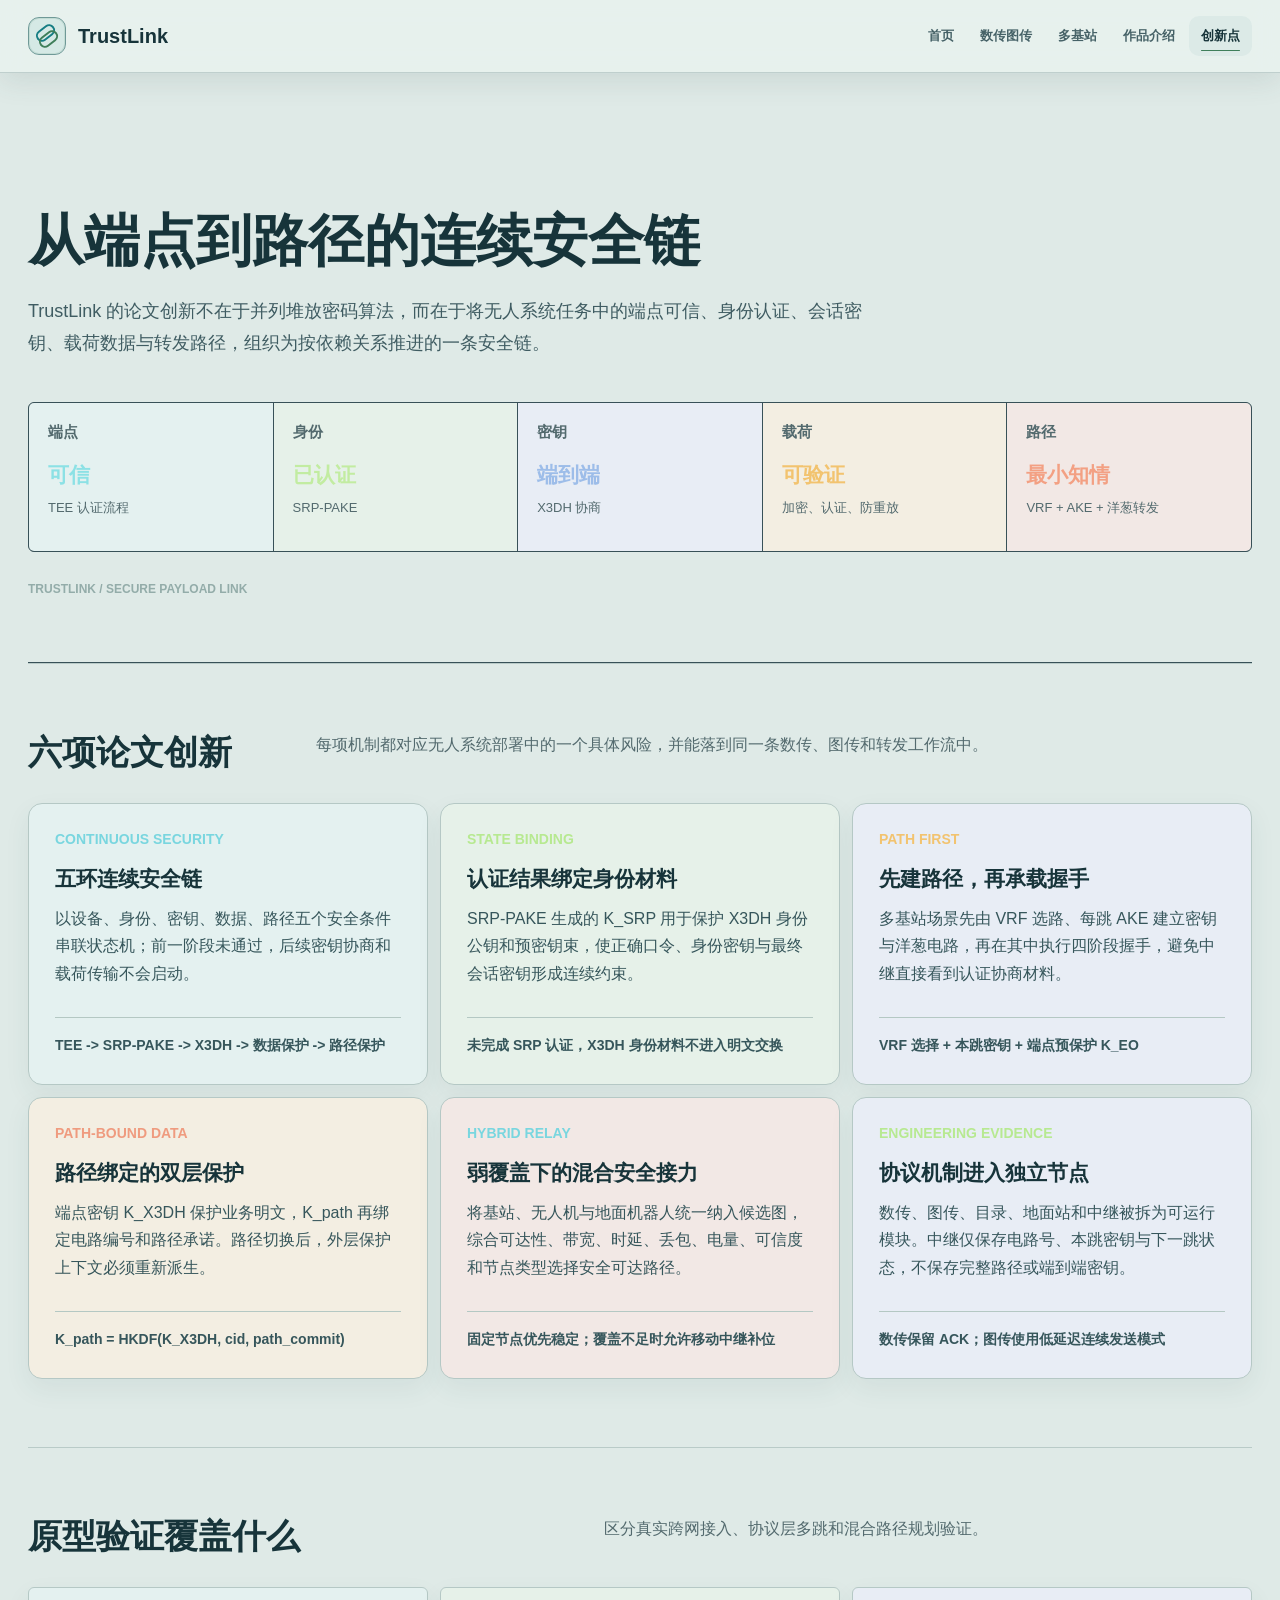
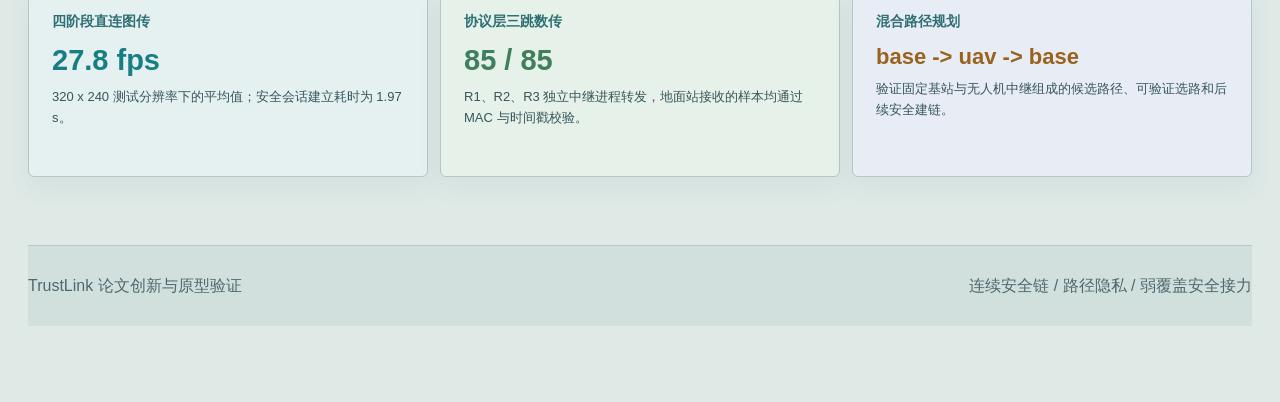
==== commit f5ed800a: "update front theme" ====
--- a/pages/innovation.html
+++ b/pages/innovation.html
@@ -440,7 +440,7 @@
             <div class="tag">CONTINUOUS SECURITY</div>
             <h3>五环连续安全链</h3>
             <p>以设备、身份、密钥、数据、路径五个安全条件串联状态机；前一阶段未通过，后续密钥协商和载荷传输不会启动。</p>
-            <div class="innovation-proof">TEE → SRP-PAKE → X3DH → 数据保护 → 路径保护</div>
+            <div class="innovation-proof">TEE -> SRP-PAKE -> X3DH -> 数据保护 -> 路径保护</div>
           </article>
 
           <article class="card innovation-card">
@@ -483,7 +483,7 @@
       <section class="section innovation-section">
         <div class="section-head">
           <h2>原型验证覆盖什么</h2>
-          <p>页面保留论文中可追溯的测试事实，并区分真实跨网接入、协议层多跳和混合路径规划验证。</p>
+          <p>区分真实跨网接入、协议层多跳和混合路径规划验证。</p>
         </div>
 
         <div class="evidence-grid">
@@ -499,16 +499,9 @@
           </article>
           <article class="evidence-card">
             <span>混合路径规划</span>
-            <b>base → uav → base</b>
+            <b>base -> uav -> base</b>
             <p>验证固定基站与无人机中继组成的候选路径、可验证选路和后续安全建链。</p>
           </article>
-        </div>
-      </section>
-
-      <section class="section innovation-section innovation-boundary">
-        <div class="highlight">
-          <h3>论文验证边界</h3>
-          <p>当前 TEE 为模拟远程认证流程；多基站测试验证的是独立中继进程上的协议层多跳，不等同于多台物理基站外场无线链路。论文结果证明原型的协议与工程可行性，不将其表述为已完成的大规模生产部署。</p>
         </div>
       </section>
 
--- a/assets/styles/theme.css
+++ b/assets/styles/theme.css
@@ -2919,3 +2919,1120 @@
     padding: 15px 18px;
   }
 }
+
+/* Signal color and Apple-inspired interaction pass */
+:root {
+  --signal-info: #79d6df;
+  --signal-sky: #93b8ec;
+  --signal-trust: #b7e991;
+  --signal-time: #f2c36f;
+  --signal-alert: #ef9b7f;
+  --ease-apple: cubic-bezier(0.16, 1, 0.3, 1);
+  --ease-press: cubic-bezier(0.2, 0.8, 0.2, 1);
+}
+
+body {
+  accent-color: var(--cyan);
+}
+
+.nav-links a,
+.nav-dropdown summary,
+.nav-menu,
+.btn,
+.connect-button,
+.console-page button,
+.project-entry-list a,
+.console-page .video-card,
+.console-page [role="button"] {
+  transition:
+    transform 260ms var(--ease-apple),
+    color 180ms ease,
+    background-color 220ms ease,
+    border-color 220ms ease,
+    box-shadow 260ms var(--ease-apple);
+}
+
+.nav-links a:hover,
+.nav-dropdown summary:hover,
+.nav-dropdown[open] summary {
+  transform: translateY(-1px);
+}
+
+.nav-links a:active,
+.nav-dropdown summary:active,
+.nav-menu a:active {
+  transform: scale(0.96);
+}
+
+.nav-menu {
+  transform-origin: top right;
+}
+
+.nav-dropdown[open] .nav-menu {
+  animation: menu-arrive 220ms var(--ease-apple) both;
+}
+
+@keyframes menu-arrive {
+  from {
+    opacity: 0;
+    transform: translateY(-5px) scale(0.97);
+  }
+  to {
+    opacity: 1;
+    transform: translateY(0) scale(1);
+  }
+}
+
+.btn,
+.connect-button,
+.console-page button,
+.project-page .btn {
+  position: relative;
+  isolation: isolate;
+  transition:
+    transform 260ms var(--ease-apple),
+    color 180ms ease,
+    background-color 220ms ease,
+    border-color 220ms ease,
+    box-shadow 260ms var(--ease-apple);
+}
+
+.btn:hover,
+.connect-button:hover,
+.console-page button:hover:not(:disabled),
+.project-page .btn:hover {
+  transform: translateY(-2px);
+  box-shadow: 0 12px 24px rgba(0, 0, 0, 0.2);
+}
+
+.btn:active,
+.connect-button:active,
+.console-page button:active:not(:disabled),
+.project-page .btn:active {
+  transform: translateY(0) scale(0.965);
+  transition-duration: 90ms;
+  box-shadow: 0 4px 10px rgba(0, 0, 0, 0.16);
+}
+
+.btn-primary:hover,
+.connect-button:hover,
+.console-page button:not(.secondary):hover,
+.console-page .btn:not(.secondary):hover {
+  border-color: #8ce1e5;
+  background: #66d9b8;
+}
+
+.btn-secondary:hover,
+.console-page button.secondary:hover,
+.console-page .btn.secondary:hover,
+.project-page .btn-secondary:hover {
+  border-color: #6f9fba;
+  background: #21343b;
+}
+
+.btn:focus-visible,
+.connect-button:focus-visible,
+.console-page button:focus-visible,
+.project-page .btn:focus-visible,
+.project-entry-list a:focus-visible {
+  outline: 2px solid var(--signal-info);
+  outline-offset: 3px;
+}
+
+.home-page .feature-card {
+  position: relative;
+  transition:
+    background-color 260ms ease,
+    box-shadow 260ms var(--ease-apple),
+    transform 260ms var(--ease-apple);
+}
+
+.home-page .feature-card:nth-child(1) {
+  background: #122329;
+}
+
+.home-page .feature-card:nth-child(2) {
+  background: #14251f;
+}
+
+.home-page .feature-card:nth-child(3) {
+  background: #242219;
+}
+
+.home-page .feature-card:nth-child(4) {
+  background: #271f1d;
+}
+
+.home-page .feature-card:hover {
+  z-index: 1;
+  transform: translateY(-3px);
+  box-shadow:
+    0 18px 34px rgba(0, 0, 0, 0.2),
+    inset 0 1px 0 rgba(255, 255, 255, 0.12);
+}
+
+.home-page .feature-card:active {
+  transform: translateY(-1px) scale(0.99);
+  transition-duration: 90ms;
+}
+
+.home-page .feature-card:nth-child(1) .feature-kicker,
+.home-page .meta-item:nth-child(1) .meta-value {
+  color: var(--signal-info);
+}
+
+.home-page .feature-card:nth-child(2) .feature-kicker,
+.home-page .meta-item:nth-child(2) .meta-value {
+  color: var(--signal-trust);
+}
+
+.home-page .feature-card:nth-child(3) .feature-kicker,
+.home-page .meta-item:nth-child(3) .meta-value {
+  color: var(--signal-time);
+}
+
+.home-page .feature-card:nth-child(4) .feature-kicker {
+  color: var(--signal-alert);
+}
+
+.home-page .node {
+  transition: transform 260ms var(--ease-apple);
+}
+
+.home-page .node:hover {
+  transform: translateY(-4px);
+}
+
+.home-page .node:active {
+  transform: translateY(-1px) scale(0.96);
+  transition-duration: 90ms;
+}
+
+.home-page .node:nth-child(1) .node-icon {
+  border-color: #4f8c99;
+  background: #18333b;
+}
+
+.home-page .node:nth-child(2) .node-icon {
+  border-color: #5d896e;
+  background: #1b352b;
+}
+
+.home-page .node:nth-child(3) .node-icon {
+  border-color: #9a814c;
+  background: #352d1b;
+}
+
+.home-page .node:nth-child(4) .node-icon {
+  border-color: #8d5e54;
+  background: #382522;
+}
+
+.home-page .node:nth-child(5) .node-icon {
+  border-color: #7186ad;
+  background: #202b3b;
+}
+
+.console-page .status-item:nth-child(1) {
+  background: #12272c;
+}
+
+.console-page .status-item:nth-child(2) {
+  background: #14281f;
+}
+
+.console-page .status-item:nth-child(3) {
+  background: #2a261a;
+}
+
+.console-page .status-item:nth-child(4) {
+  background: #2b2020;
+}
+
+.console-page .status-item:nth-child(1) .status-value {
+  color: var(--signal-info);
+}
+
+.console-page .status-item:nth-child(2) .status-value {
+  color: var(--signal-trust);
+}
+
+.console-page .status-item:nth-child(3) .status-value {
+  color: var(--signal-time);
+}
+
+.console-page .status-item:nth-child(4) .status-value {
+  color: var(--signal-alert);
+}
+
+.console-page .view-switch button {
+  transition:
+    transform 180ms var(--ease-press),
+    color 180ms ease,
+    background-color 180ms ease;
+}
+
+.console-page .view-switch button:hover {
+  color: #f4fbf8;
+  background: #1d302c;
+}
+
+.console-page .view-switch button:active {
+  transform: scale(0.95);
+  transition-duration: 80ms;
+}
+
+.console-page .video-card:hover,
+.console-page [role="button"]:hover,
+.project-entry-list a:hover {
+  transform: translateY(-2px);
+  border-color: #638e9a;
+  box-shadow: 0 14px 26px rgba(0, 0, 0, 0.2);
+}
+
+.console-page .video-card:active,
+.console-page [role="button"]:active,
+.project-entry-list a:active {
+  transform: translateY(0) scale(0.98);
+  transition-duration: 90ms;
+}
+
+.flow-step,
+.innovation-page .innovation-card,
+.project-page .project-capability,
+.project-page .project-risk {
+  transition:
+    background-color 260ms ease,
+    border-color 260ms ease,
+    box-shadow 260ms var(--ease-apple),
+    transform 260ms var(--ease-apple);
+}
+
+.flow-step:nth-child(1) {
+  background: #12272d;
+}
+
+.flow-step:nth-child(2) {
+  background: #14271f;
+}
+
+.flow-step:nth-child(3) {
+  background: #182536;
+}
+
+.flow-step:nth-child(4) {
+  background: #2a261a;
+}
+
+.flow-step:nth-child(5) {
+  background: #2b2020;
+}
+
+.flow-step:hover,
+.innovation-page .innovation-card:hover,
+.project-page .project-capability:hover,
+.project-page .project-risk:hover {
+  transform: translateY(-3px);
+  border-color: #587b7c;
+  box-shadow: 0 16px 30px rgba(0, 0, 0, 0.2);
+}
+
+.innovation-page .innovation-card:nth-child(1) {
+  background: #12252a;
+}
+
+.innovation-page .innovation-card:nth-child(2) {
+  background: #14251f;
+}
+
+.innovation-page .innovation-card:nth-child(3) {
+  background: #182536;
+}
+
+.innovation-page .innovation-card:nth-child(4) {
+  background: #2a261a;
+}
+
+.innovation-page .innovation-card:nth-child(5) {
+  background: #2b2020;
+}
+
+.innovation-page .innovation-card:nth-child(6) {
+  background: #202a35;
+}
+
+.project-page .project-capability:nth-child(1),
+.project-page .project-risk:nth-child(1) {
+  background: #12252a;
+}
+
+.project-page .project-capability:nth-child(2),
+.project-page .project-risk:nth-child(2) {
+  background: #14251f;
+}
+
+.project-page .project-capability:nth-child(3),
+.project-page .project-risk:nth-child(3) {
+  background: #2a261a;
+}
+
+.project-page .project-proof,
+.innovation-page .innovation-proof {
+  color: #d4e4df;
+}
+
+@media (prefers-reduced-transparency: reduce) {
+  .nav {
+    background: #0d110f;
+    backdrop-filter: none;
+  }
+}
+
+@media (prefers-reduced-motion: reduce) {
+  *,
+  *::before,
+  *::after {
+    animation-duration: 0.01ms !important;
+    animation-iteration-count: 1 !important;
+    scroll-behavior: auto !important;
+    transition-duration: 0.01ms !important;
+  }
+
+  .btn:hover,
+  .connect-button:hover,
+  .console-page button:hover:not(:disabled),
+  .project-page .btn:hover,
+  .home-page .feature-card:hover,
+  .home-page .node:hover,
+  .flow-step:hover,
+  .innovation-page .innovation-card:hover,
+  .project-page .project-capability:hover,
+  .project-page .project-risk:hover,
+  .console-page .video-card:hover,
+  .console-page [role="button"]:hover,
+  .project-entry-list a:hover {
+    transform: none;
+  }
+}
+
+/* Mid-light operational palette: readable surfaces with secure-link accents. */
+:root {
+  color-scheme: light;
+  --bg: #dfeae7;
+  --bg-deep: #d3e1de;
+  --bg-navy: #d7e4e7;
+  --navy: #d7e4e7;
+  --panel: #edf4f1;
+  --panel-soft: #f4f8f6;
+  --panel-strong: #e4efec;
+  --line: #b5c8c5;
+  --line-strong: #8ca8a5;
+  --text: #17343a;
+  --muted: #536a6e;
+  --cyan: #167e84;
+  --cyan-soft: rgba(22, 126, 132, 0.12);
+  --green: #3f7f5a;
+  --amber: #99621d;
+  --red: #a8434b;
+  --danger: #a8434b;
+  --shadow: 0 16px 42px rgba(42, 74, 76, 0.14);
+  --signal-info: #167e84;
+  --signal-sky: #4a6fa2;
+  --signal-trust: #3f7f5a;
+  --signal-time: #99621d;
+  --signal-alert: #a8434b;
+}
+
+html,
+body {
+  background: var(--bg);
+  color: var(--text);
+}
+
+* {
+  scrollbar-color: #8ea9a6 var(--bg-deep);
+}
+
+a:focus-visible,
+button:focus-visible,
+summary:focus-visible {
+  box-shadow: 0 0 0 3px rgba(22, 126, 132, 0.24) !important;
+}
+
+::selection {
+  color: #f7fbf9;
+  background: #2e8e91;
+}
+
+.nav {
+  border-bottom-color: rgba(87, 121, 121, 0.28);
+  background: rgba(232, 241, 238, 0.92);
+  box-shadow: 0 8px 28px rgba(55, 85, 86, 0.12);
+}
+
+.brand-mark {
+  border-color: #6f9997;
+  background: #d5e9e5;
+  box-shadow: inset 0 0 0 1px rgba(63, 127, 90, 0.12);
+}
+
+.brand-mark::before {
+  border-color: #167e84;
+}
+
+.brand-mark::after {
+  border-color: #3f7f5a;
+}
+
+.brand-name::after {
+  color: #557274;
+}
+
+.nav-links a,
+.nav-dropdown summary {
+  color: #466267;
+}
+
+.nav-links a:hover,
+.nav-links .active,
+.nav-dropdown summary:hover,
+.nav-dropdown[open] summary {
+  color: #17343a;
+  background: #dceae7;
+}
+
+.nav-menu {
+  border-color: #a8c1be;
+  background: #eff5f2;
+  box-shadow: 0 18px 42px rgba(47, 78, 79, 0.16);
+}
+
+.nav-menu a {
+  color: #2c4d52;
+}
+
+.nav-menu a:hover {
+  background: #dceae7;
+}
+
+.nav-action {
+  border-color: #76a78c;
+  background: #d8ebe1;
+  color: #285c47;
+}
+
+.home-page .page {
+  background:
+    linear-gradient(90deg, rgba(199, 218, 215, 0.95) 0%, rgba(215, 230, 227, 0.84) 45%, rgba(190, 211, 210, 0.72) 100%),
+    linear-gradient(180deg, rgba(207, 225, 222, 0.48) 0%, rgba(214, 228, 225, 0.74) 76%, var(--bg) 100%),
+    url("../images/UAV.jpg") center 28% / cover no-repeat fixed;
+}
+
+.home-page .eyebrow,
+.editorial-page .eyebrow,
+.console-page .eyebrow {
+  color: #416269;
+}
+
+.home-page h1,
+.home-page .section-title h2,
+.editorial-page h1,
+.editorial-page .section-head h2,
+.console-page h1 {
+  color: var(--text);
+}
+
+.home-page .hero-copy,
+.editorial-page .lead,
+.console-page .lead {
+  color: #3f5c62;
+}
+
+.btn-primary,
+.connect-button,
+.console-page button:not(.secondary),
+.console-page .btn:not(.secondary) {
+  border-color: #6da184;
+  background: #b8ddc1;
+  color: #204e3a;
+}
+
+.btn-primary:hover,
+.connect-button:hover,
+.console-page button:not(.secondary):hover,
+.console-page .btn:not(.secondary):hover {
+  border-color: #5c9577;
+  background: #a2d1af;
+}
+
+.btn-secondary,
+.console-page button.secondary,
+.console-page .btn.secondary {
+  border-color: #a3bab7;
+  background: #f2f7f4;
+  color: #2b4b51;
+}
+
+.btn-secondary:hover,
+.console-page button.secondary:hover,
+.console-page .btn.secondary:hover {
+  border-color: #7caaa5;
+  background: #e3efeb;
+}
+
+.home-page .hero-meta {
+  border-color: #a5bdbb;
+  background: rgba(239, 246, 243, 0.52);
+}
+
+.home-page .meta-label,
+.home-page .control-label,
+.home-page .placeholder-sub {
+  color: #5b7275;
+}
+
+.home-page .mission-panel {
+  border-color: #a5c0bd;
+  background: rgba(233, 243, 239, 0.94);
+  box-shadow: 0 24px 60px rgba(48, 78, 79, 0.16);
+  color: var(--text);
+}
+
+.home-page .panel-title {
+  color: var(--text);
+}
+
+.home-page .panel-stat b {
+  color: var(--cyan) !important;
+}
+
+.home-page .panel-stat:nth-child(2) b {
+  color: var(--signal-trust) !important;
+}
+
+.home-page .panel-stat:nth-child(3) b {
+  color: var(--signal-time) !important;
+}
+
+.home-page .panel-head,
+.home-page .panel-stats,
+.home-page .panel-stat {
+  border-color: #c0d1ce;
+}
+
+.home-page .status {
+  border-color: #91b79f;
+  background: #dceee3;
+  color: #39714f;
+}
+
+.home-page .route-line {
+  background: linear-gradient(90deg, transparent, #79a9a4, #be8a3f, transparent);
+}
+
+.home-page .node-icon {
+  border-color: #8eb2ae;
+  background: #e3efec;
+  color: #2d5d61;
+}
+
+.home-page .node:nth-child(1) .node-icon,
+.home-page .node:nth-child(2) .node-icon,
+.home-page .node:nth-child(3) .node-icon,
+.home-page .node:nth-child(4) .node-icon,
+.home-page .node:nth-child(5) .node-icon {
+  border-color: #8eb2ae;
+  background: #e3efec;
+}
+
+.home-page .node:nth-child(2) .node-icon {
+  border-color: #91b79f;
+  background: #e3f0e7;
+}
+
+.home-page .node:nth-child(3) .node-icon {
+  border-color: #c8ae79;
+  background: #f1ecdf;
+}
+
+.home-page .node:nth-child(4) .node-icon {
+  border-color: #c89891;
+  background: #f2e5e3;
+}
+
+.home-page .node:nth-child(5) .node-icon {
+  border-color: #9aaec4;
+  background: #e7edf5;
+}
+
+.home-page .feature-card,
+.home-page .connect-box,
+.home-page .preview-box {
+  border-color: var(--line);
+  background: var(--panel);
+  color: var(--text);
+  box-shadow: 0 10px 26px rgba(48, 78, 79, 0.08);
+}
+
+.home-page .feature-card:nth-child(1) { background: #e7f1f0; }
+.home-page .feature-card:nth-child(2) { background: #e8f2ec; }
+.home-page .feature-card:nth-child(3) { background: #f3eee2; }
+.home-page .feature-card:nth-child(4) { background: #f2e8e5; }
+
+.home-page .control {
+  border-color: #c0d1ce;
+  background: #f1f6f3;
+}
+
+.home-page .preview-screen {
+  background: #d5e3e0;
+}
+
+.home-page .preview-screen .video-placeholder {
+  border-color: #a7c0bd;
+  background: #e9f1ee;
+  color: #31555a;
+}
+
+.home-page .footer,
+.editorial-page .footer,
+.console-page .footer {
+  border-color: #b6c9c5;
+  background: #d2e0dd;
+  color: #4f686d;
+}
+
+.editorial-page,
+.console-page {
+  background: var(--bg);
+}
+
+.editorial-page .page,
+.console-page .page {
+  background: transparent;
+}
+
+.editorial-page .section,
+.editorial-page .section-head p {
+  border-color: #b9cbc8;
+}
+
+.editorial-page .section-head p,
+.editorial-page .summary-item p,
+.editorial-page .card p,
+.editorial-page .step p,
+.editorial-page .highlight p,
+.console-page .panel-desc,
+.console-page .video-note {
+  color: var(--muted);
+}
+
+.editorial-page .summary-item,
+.editorial-page .card,
+.editorial-page .compare,
+.editorial-page .image-panel,
+.editorial-page .formula,
+.editorial-page .highlight,
+.editorial-page .step,
+.innovation-page .innovation-card,
+.innovation-page .evidence-card,
+.project-page .project-risk,
+.project-page .project-capability,
+.project-page .project-boundary-grid {
+  border-color: var(--line);
+  background: var(--panel);
+  color: var(--text);
+  box-shadow: 0 10px 26px rgba(48, 78, 79, 0.07);
+}
+
+.editorial-page .hero-panel {
+  border-left-color: #9eb8b5;
+  color: var(--text);
+}
+
+.editorial-page .metric,
+.editorial-page .num,
+.editorial-page .step-no {
+  border-color: #a9c1bd;
+  background: #e1efeb;
+  color: #2c5e60;
+}
+
+.editorial-page .formula {
+  background: #e5efed;
+  color: #35545a;
+}
+
+.editorial-page .highlight,
+.innovation-page .highlight {
+  background: #f1eee3;
+}
+
+.editorial-page th,
+.editorial-page .table th {
+  background: #dceae7;
+  color: #27494f;
+}
+
+.editorial-page th,
+.editorial-page td,
+.editorial-page .table th,
+.editorial-page .table td {
+  border-color: #b6c9c5;
+}
+
+.editorial-page .image-caption {
+  border-color: #b7c9c5;
+  background: #e5eeeb;
+  color: #3c5d62;
+}
+
+.flow-step:nth-child(1),
+.evidence-card:nth-child(1),
+.innovation-page .innovation-card:nth-child(1) { background: #e4f1f0; }
+.flow-step:nth-child(2),
+.evidence-card:nth-child(2),
+.innovation-page .innovation-card:nth-child(2) { background: #e6f1e9; }
+.flow-step:nth-child(3),
+.evidence-card:nth-child(3),
+.innovation-page .innovation-card:nth-child(3) { background: #e8edf5; }
+.flow-step:nth-child(4),
+.innovation-page .innovation-card:nth-child(4) { background: #f3eee2; }
+.flow-step:nth-child(5),
+.innovation-page .innovation-card:nth-child(5) { background: #f2e8e5; }
+.innovation-page .innovation-card:nth-child(6) { background: #e8edf5; }
+
+.flow-step span,
+.flow-step small,
+.evidence-card span,
+.innovation-page .innovation-proof {
+  color: var(--muted);
+}
+
+.console-page .status-item,
+.console-page .panel,
+.console-page .metric,
+.console-page .stat-card,
+.console-page .footer-item,
+.console-page .log-item {
+  border-color: var(--line);
+  background: var(--panel);
+  color: var(--text);
+  box-shadow: 0 8px 20px rgba(48, 78, 79, 0.06);
+}
+
+.console-page .status-item:nth-child(1) { background: #e3f0f0; }
+.console-page .status-item:nth-child(2) { background: #e5f1e9; }
+.console-page .status-item:nth-child(3) { background: #f3eee2; }
+.console-page .status-item:nth-child(4) { background: #f2e8e5; }
+
+.console-page .status-label,
+.console-page .metric span,
+.console-page .metric small,
+.console-page .stat-card span,
+.console-page .footer-item span {
+  color: #607679;
+}
+
+.console-page .status-value,
+.console-page .metric b,
+.console-page .stat-card b,
+.console-page .footer-item b {
+  color: #204349;
+}
+
+.console-page .status-item:nth-child(1) .status-value { color: #167e84; }
+.console-page .status-item:nth-child(2) .status-value { color: #3f7f5a; }
+.console-page .status-item:nth-child(3) .status-value { color: #99621d; }
+.console-page .status-item:nth-child(4) .status-value { color: #a8434b; }
+
+.console-page .pill {
+  border-color: #8fb9a7;
+  background: #e0efe7;
+  color: #3d7657;
+}
+
+.console-page .panel-head {
+  border-bottom-color: #bdcfcc;
+}
+
+.console-page .telemetry-grid,
+.console-page .video-grid,
+.console-page .video-area {
+  background: transparent;
+}
+
+.console-page .metric {
+  background: #e6f0ed;
+}
+
+.console-page .view-switch {
+  border-color: #b1c6c2;
+  background: #dce9e6;
+}
+
+.console-page .view-switch button {
+  color: #5d7478;
+}
+
+.console-page .view-switch button.active {
+  background: #b9d9cd;
+  color: #285f4a;
+}
+
+.console-page .video-shell {
+  border-color: #789796;
+  background: #284349;
+}
+
+.console-page .video-placeholder {
+  border-color: #90aaa9;
+  background: #315157;
+  color: #e5f0ed;
+}
+
+.console-page .reticle {
+  border-color: #a1c4bd;
+}
+
+.console-page .video-note {
+  color: #c5dbd7;
+}
+
+.console-page .overlay-chip,
+.console-page .video-card-label,
+.console-page .snow-label {
+  border-color: rgba(221, 238, 234, 0.36);
+  background: rgba(27, 57, 62, 0.86);
+  color: #eff8f5;
+}
+
+.console-page .video-card {
+  border-color: #acc1be;
+  background: #dce9e6;
+  background-image: none;
+  color: #2d5157;
+}
+
+.console-page .video-card.active {
+  outline-color: #4f9678;
+  background: #c9e2d6;
+}
+
+.console-page .footer-strip {
+  border-color: #b3c7c3;
+  background: #b3c7c3;
+}
+
+.console-page .footer-item {
+  border-color: transparent;
+  background: #eaf2ef;
+}
+
+.console-page .log-list {
+  border-color: #b3c7c3;
+  background: #e4efec;
+}
+
+.console-page .log-item {
+  background: #edf4f1;
+  color: #5b7276;
+}
+
+.project-page .project-hero .lead,
+.project-page .project-risk p,
+.project-page .project-capability p,
+.project-page .project-flow-title p,
+.project-page .project-system-stack p,
+.project-page .project-architecture-details p,
+.project-page .project-evidence-grid p,
+.project-page .project-boundary-grid p,
+.project-entry-list span {
+  color: var(--muted);
+}
+
+.project-scope,
+.project-system-stack,
+.project-architecture-details,
+.project-evidence-grid,
+.project-entry-list {
+  border-color: var(--line-strong);
+  background: var(--line-strong);
+}
+
+.project-scope > div,
+.project-system-stack article,
+.project-architecture-details article,
+.project-evidence-grid article,
+.project-entry-list a {
+  background: var(--panel);
+  color: var(--text);
+}
+
+.project-page .project-architecture-image,
+.project-flow-gallery .image-panel {
+  border-color: var(--line);
+  background: #eff1e8;
+}
+
+.project-page .btn-secondary {
+  border-color: #a3bab7;
+  background: #f2f7f4;
+  color: #2b4b51;
+}
+
+.project-page .btn-secondary:hover {
+  border-color: #7caaa5;
+  background: #e3efeb;
+}
+
+.project-mission-flow {
+  border-color: var(--line);
+  background: #e7f0ec;
+  color: var(--text);
+}
+
+.project-mission-flow li {
+  border-top-color: #9db8b2;
+}
+
+.project-mission-flow li::before {
+  border-color: #8ab19e;
+  background: #dceee3;
+  color: #2f6d4b;
+}
+
+.project-entry-list a:hover,
+.project-entry-list a:focus-visible {
+  background: #e3efea;
+}
+
+.project-boundary-grid {
+  background: #eeeede;
+}
+
+.project-page .project-proof,
+.project-proof,
+.innovation-proof {
+  border-top-color: #b4c8c3;
+  color: #49666a;
+}
+
+/* Project page surfaces: keep the light operational palette consistent. */
+.project-scope > div:nth-child(1),
+.project-page .project-risk:nth-child(1),
+.project-page .project-capability:nth-child(1),
+.project-system-stack article:nth-child(1),
+.project-architecture-details article:nth-child(1),
+.project-evidence-grid article:nth-child(1) {
+  background: #e4f1f0;
+}
+
+.project-scope > div:nth-child(2),
+.project-page .project-risk:nth-child(2),
+.project-page .project-capability:nth-child(2),
+.project-system-stack article:nth-child(2),
+.project-architecture-details article:nth-child(2),
+.project-evidence-grid article:nth-child(2) {
+  background: #e6f1e9;
+}
+
+.project-scope > div:nth-child(3),
+.project-page .project-risk:nth-child(3),
+.project-page .project-capability:nth-child(3),
+.project-system-stack article:nth-child(3),
+.project-architecture-details article:nth-child(3),
+.project-evidence-grid article:nth-child(3) {
+  background: #e8edf5;
+}
+
+.project-system-stack article:nth-child(4),
+.project-evidence-grid article:nth-child(4) {
+  background: #f3eee2;
+}
+
+.project-evidence-grid article:nth-child(5) {
+  background: #f2e8e5;
+}
+
+.project-scope b,
+.project-page .project-risk h3,
+.project-page .project-capability h3,
+.project-system-stack h3,
+.project-architecture-details h3,
+.project-boundary-grid h2 {
+  color: var(--text);
+}
+
+.project-scope p,
+.project-page .project-risk p,
+.project-page .project-capability p,
+.project-system-stack p,
+.project-architecture-details p,
+.project-evidence-grid span,
+.project-evidence-grid p,
+.project-boundary-grid p {
+  color: var(--muted);
+}
+
+.project-capability-top b {
+  color: #31545a;
+}
+
+.project-page .project-proof {
+  border-top-color: #b4c8c3;
+  color: #49666a;
+}
+
+.project-evidence-grid b {
+  color: #167e84;
+}
+
+.project-evidence-grid article:nth-child(2) b {
+  color: #3f7f5a;
+}
+
+.project-evidence-grid article:nth-child(3) b {
+  color: #4a6fa2;
+}
+
+.project-evidence-grid article:nth-child(4) b {
+  color: #99621d;
+}
+
+.project-evidence-grid article:nth-child(5) b {
+  color: #a8434b;
+}
+
+.project-flow-gallery .image-caption {
+  border-top-color: #b7c9c5;
+  background: #e5eeeb;
+  color: #3c5d62;
+}
+
+.project-flow-gallery .image-caption b {
+  color: #285f63;
+}
+
+.innovation-page .innovation-card .tag,
+.innovation-page .evidence-card span {
+  color: #2e6f74;
+}
+
+.innovation-page .evidence-card b {
+  color: #167e84;
+}
+
+.innovation-page .evidence-card:nth-child(2) b {
+  color: #3f7f5a;
+}
+
+.innovation-page .evidence-card:nth-child(3) b {
+  color: #99621d;
+}
+
+.innovation-page .evidence-card p,
+.innovation-page .innovation-card p,
+.innovation-page .innovation-proof {
+  color: #36565b;
+}
